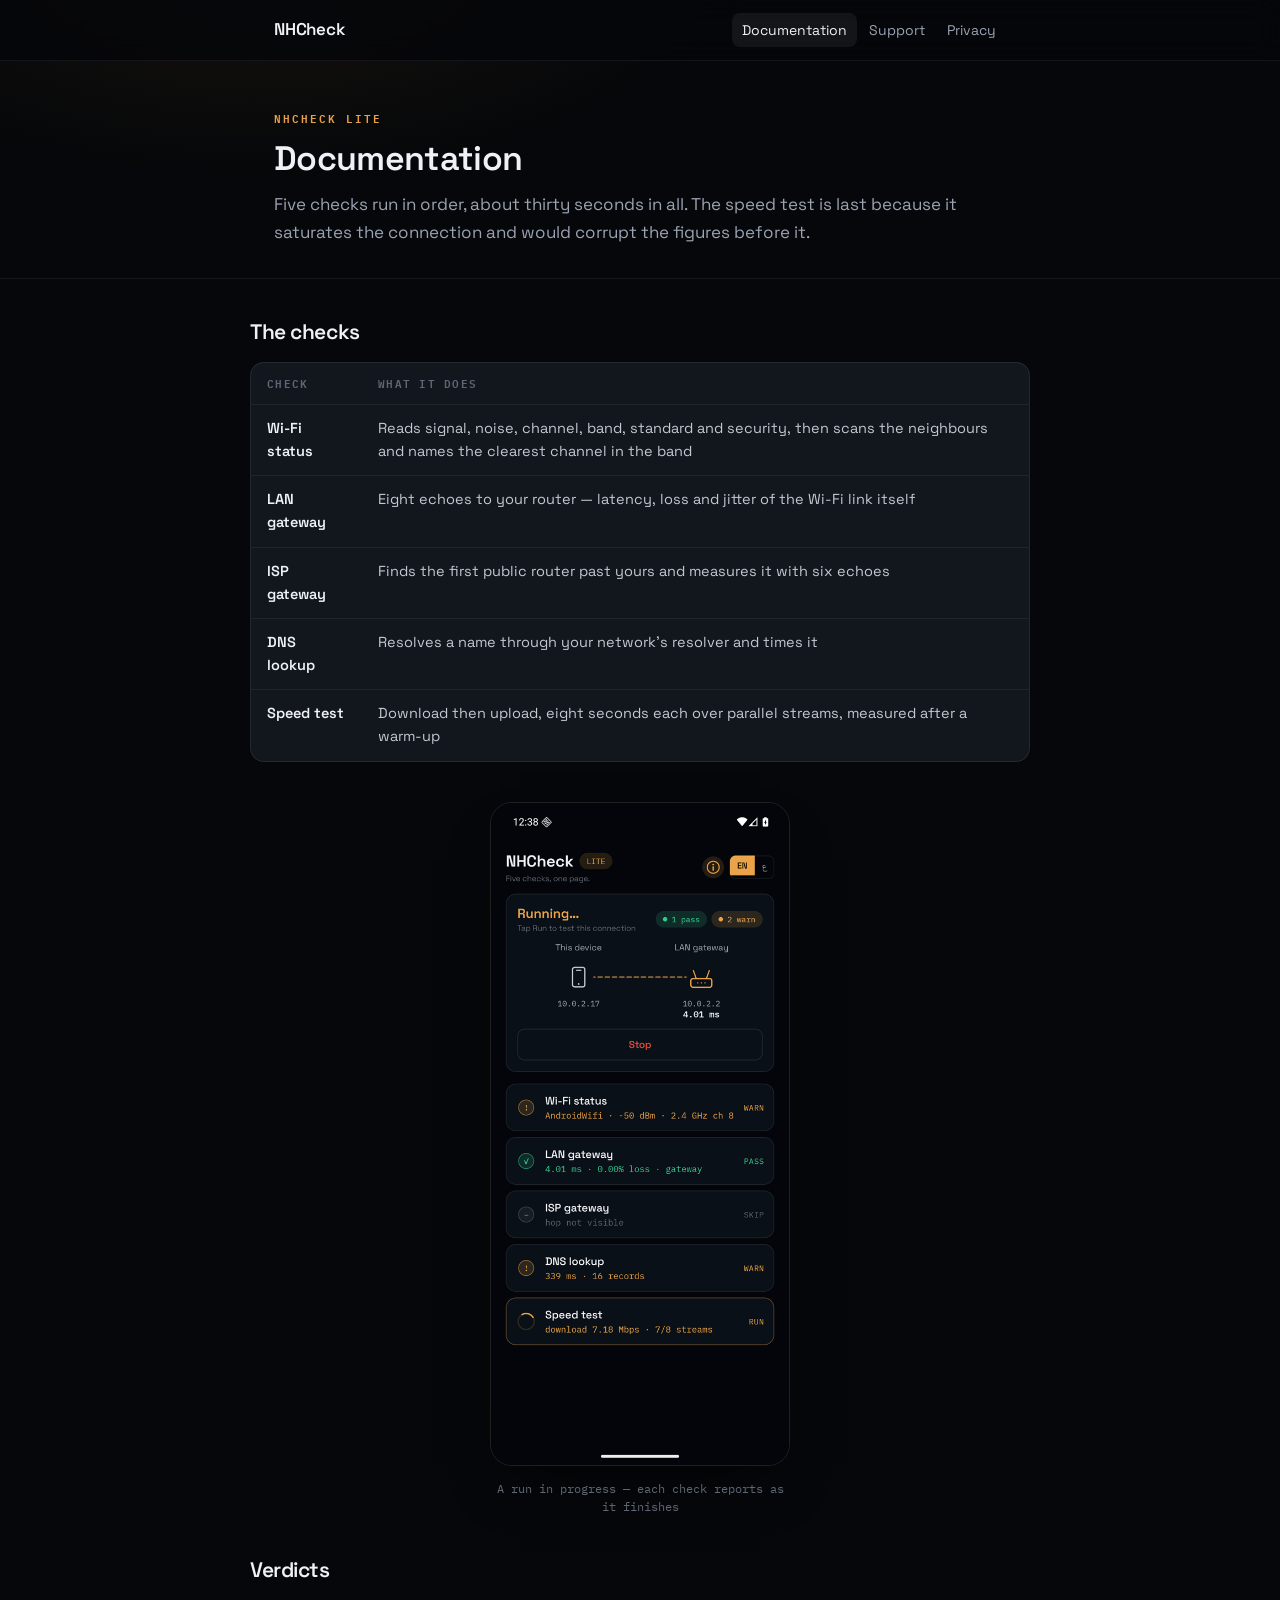
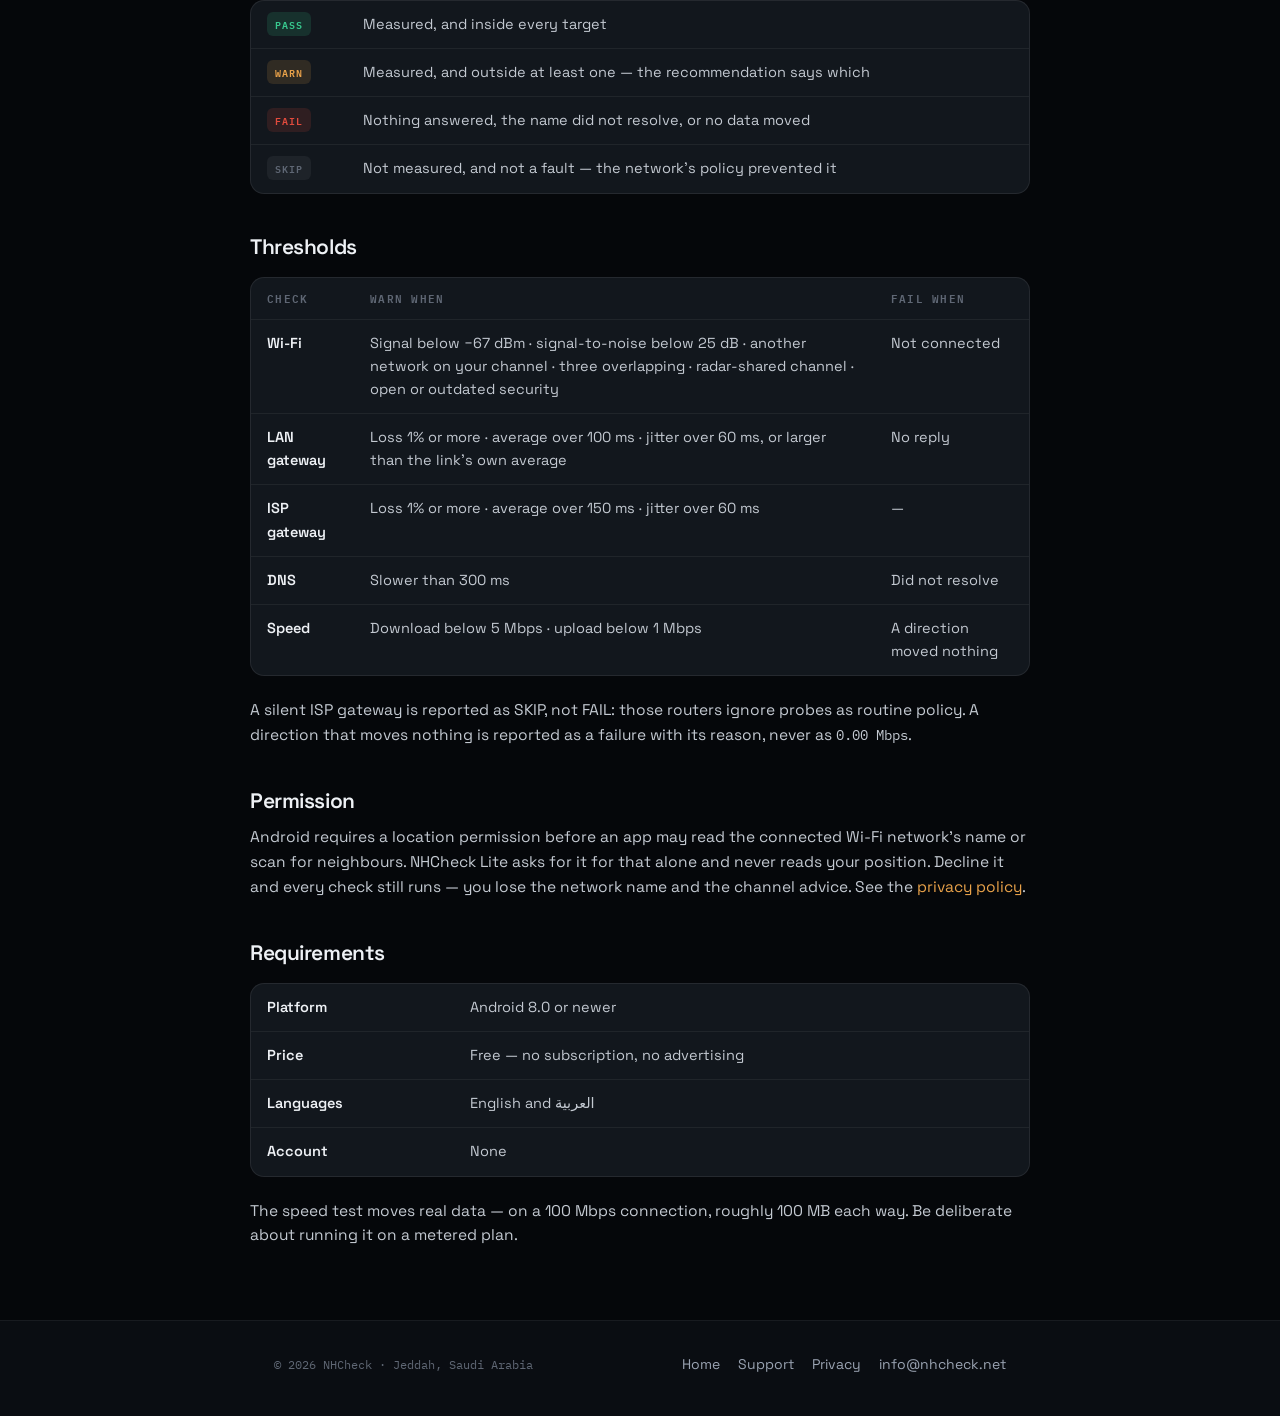
==== docs.html @ b0a94ecd "The NHCheck website Four static pages for NHCheck and NHCheck Lite: the landing page, documentation " ====
<!DOCTYPE html>
<html lang="en">
<head>
<meta charset="UTF-8" />
<meta name="viewport" content="width=device-width, initial-scale=1, viewport-fit=cover" />
<meta name="theme-color" content="#05070a" />
<title>Documentation — NHCheck</title>
<meta name="description" content="What each of NHCheck Lite's five checks measures, and the thresholds behind every verdict." />
<link rel="preconnect" href="https://fonts.googleapis.com" />
<link rel="preconnect" href="https://fonts.gstatic.com" crossorigin />
<link href="https://fonts.googleapis.com/css2?family=Space+Grotesk:wght@400;500;600;700&family=IBM+Plex+Mono:wght@400;500;600&display=swap" rel="stylesheet" />
<link rel="stylesheet" href="assets/style.css" />
</head>
<body>

<header class="topbar">
  <div class="shell">
    <a class="brand" href="index.html">NHCheck</a>
    <nav class="nav">
      <a href="docs.html" aria-current="page">Documentation</a>
      <a href="support.html">Support</a>
      <a href="privacy.html">Privacy</a>
    </nav>
  </div>
</header>

<div class="page-head">
  <div class="shell">
    <p class="eyebrow">NHCheck Lite</p>
    <h1>Documentation</h1>
    <p class="lede">
      Five checks run in order, about thirty seconds in all. The speed test is last
      because it saturates the connection and would corrupt the figures before it.
    </p>
  </div>
</div>

<div class="shell prose">

  <h2>The checks</h2>
  <div class="table-wrap">
    <table>
      <thead><tr><th>Check</th><th>What it does</th></tr></thead>
      <tbody>
        <tr><td><strong>Wi-Fi status</strong></td><td>Reads signal, noise, channel, band, standard and security, then scans the neighbours and names the clearest channel in the band</td></tr>
        <tr><td><strong>LAN gateway</strong></td><td>Eight echoes to your router — latency, loss and jitter of the Wi-Fi link itself</td></tr>
        <tr><td><strong>ISP gateway</strong></td><td>Finds the first public router past yours and measures it with six echoes</td></tr>
        <tr><td><strong>DNS lookup</strong></td><td>Resolves a name through your network's resolver and times it</td></tr>
        <tr><td><strong>Speed test</strong></td><td>Download then upload, eight seconds each over parallel streams, measured after a warm-up</td></tr>
      </tbody>
    </table>
  </div>

  <figure class="shot">
    <img src="assets/screenshot-running.png" width="540" height="1200"
         alt="NHCheck Lite mid-run: the path diagram above a Stop button, the finished checks showing their figures, and the speed test reading download 7.18 Mbps over 7 of 8 streams." />
    <figcaption>A run in progress — each check reports as it finishes</figcaption>
  </figure>

  <h2>Verdicts</h2>
  <div class="table-wrap">
    <table>
      <tbody>
        <tr><td><span class="pill pass">PASS</span></td><td>Measured, and inside every target</td></tr>
        <tr><td><span class="pill warn">WARN</span></td><td>Measured, and outside at least one — the recommendation says which</td></tr>
        <tr><td><span class="pill fail">FAIL</span></td><td>Nothing answered, the name did not resolve, or no data moved</td></tr>
        <tr><td><span class="pill skip">SKIP</span></td><td>Not measured, and not a fault — the network's policy prevented it</td></tr>
      </tbody>
    </table>
  </div>

  <h2>Thresholds</h2>
  <div class="table-wrap">
    <table>
      <thead><tr><th>Check</th><th>WARN when</th><th>FAIL when</th></tr></thead>
      <tbody>
        <tr>
          <td><strong>Wi-Fi</strong></td>
          <td>Signal below −67 dBm · signal-to-noise below 25 dB · another network on your channel · three overlapping · radar-shared channel · open or outdated security</td>
          <td>Not connected</td>
        </tr>
        <tr>
          <td><strong>LAN gateway</strong></td>
          <td>Loss 1% or more · average over 100 ms · jitter over 60 ms, or larger than the link's own average</td>
          <td>No reply</td>
        </tr>
        <tr>
          <td><strong>ISP gateway</strong></td>
          <td>Loss 1% or more · average over 150 ms · jitter over 60 ms</td>
          <td>—</td>
        </tr>
        <tr>
          <td><strong>DNS</strong></td>
          <td>Slower than 300 ms</td>
          <td>Did not resolve</td>
        </tr>
        <tr>
          <td><strong>Speed</strong></td>
          <td>Download below 5 Mbps · upload below 1 Mbps</td>
          <td>A direction moved nothing</td>
        </tr>
      </tbody>
    </table>
  </div>

  <p>
    A silent ISP gateway is reported as SKIP, not FAIL: those routers ignore probes as
    routine policy. A direction that moves nothing is reported as a failure with its
    reason, never as <span class="mono">0.00 Mbps</span>.
  </p>

  <h2>Permission</h2>
  <p>
    Android requires a location permission before an app may read the connected Wi-Fi
    network's name or scan for neighbours. NHCheck Lite asks for it for that alone and
    never reads your position. Decline it and every check still runs — you lose the
    network name and the channel advice. See the <a href="privacy.html">privacy policy</a>.
  </p>

  <h2>Requirements</h2>
  <div class="table-wrap">
    <table>
      <tbody>
        <tr><td><strong>Platform</strong></td><td>Android 8.0 or newer</td></tr>
        <tr><td><strong>Price</strong></td><td>Free — no subscription, no advertising</td></tr>
        <tr><td><strong>Languages</strong></td><td>English and العربية</td></tr>
        <tr><td><strong>Account</strong></td><td>None</td></tr>
      </tbody>
    </table>
  </div>
  <p>
    The speed test moves real data — on a 100 Mbps connection, roughly 100 MB each way.
    Be deliberate about running it on a metered plan.
  </p>

</div>

<footer>
  <div class="shell foot-grid">
    <div class="foot-meta">© 2026 NHCheck · Jeddah, Saudi Arabia</div>
    <div class="foot-links">
      <a href="index.html">Home</a>
      <a href="support.html">Support</a>
      <a href="privacy.html">Privacy</a>
      <a href="mailto:info@nhcheck.net">info@nhcheck.net</a>
    </div>
  </div>
</footer>

</body>
</html>
---- assets/style.css ----
/* NHCheck — "Network-Ops Dark", the app's own tokens. */

:root {
  --bg-deep: #05070a;
  --bg-app: #0a0d12;
  --card: #12171d;
  --input: #171d24;

  --border: rgba(255, 255, 255, 0.08);
  --border-strong: rgba(255, 255, 255, 0.10);
  --divider: rgba(255, 255, 255, 0.06);

  --text: #eef1f5;
  --text-soft: #c3c9d1;
  --text-muted: #9aa3b2;
  --text-faint: #5f6774;

  --amber: #e9a24a;
  --amber-hi: #f3be6e;
  --amber-bg: rgba(233, 162, 74, 0.14);
  --on-amber: #161006;
  --green: #38c98f;
  --green-bg: rgba(56, 201, 143, 0.14);
  --red: #e24b3d;
  --red-bg: rgba(226, 75, 61, 0.14);

  --ui: "Space Grotesk", ui-sans-serif, system-ui, -apple-system, "Segoe UI", sans-serif;
  --mono: "IBM Plex Mono", ui-monospace, SFMono-Regular, Menlo, monospace;

  --shell: 780px;
  --radius: 14px;
}

* { box-sizing: border-box; }

html { scroll-behavior: smooth; scroll-padding-top: 80px; }

body {
  margin: 0;
  overflow-x: hidden;
  background: var(--bg-deep);
  color: var(--text);
  font-family: var(--ui);
  font-size: 16px;
  line-height: 1.6;
  -webkit-font-smoothing: antialiased;
}

body::before {
  content: "";
  position: fixed;
  inset: 0 0 auto 0;
  height: 480px;
  background: radial-gradient(720px 340px at 20% -10%, rgba(233, 162, 74, 0.09), transparent 70%);
  pointer-events: none;
  z-index: 0;
}

.shell { width: 100%; max-width: var(--shell); margin: 0 auto; padding: 0 24px; position: relative; z-index: 1; }

a { color: var(--amber); text-decoration: none; }
a:hover { color: var(--amber-hi); text-decoration: underline; }

h1, h2, h3 { line-height: 1.2; margin: 0; letter-spacing: -0.02em; font-weight: 600; }
p { margin: 0 0 1em; color: var(--text-soft); }
p:last-child { margin-bottom: 0; }

.mono { font-family: var(--mono); font-size: 0.92em; }

/* ── chrome ───────────────────────────────────────────────────────────── */

.topbar {
  position: sticky;
  top: 0;
  z-index: 40;
  background: rgba(5, 7, 10, 0.85);
  backdrop-filter: blur(14px);
  -webkit-backdrop-filter: blur(14px);
  border-bottom: 1px solid var(--divider);
}
.topbar .shell { display: flex; align-items: center; gap: 20px; height: 60px; }

.brand { color: var(--text); font-weight: 600; letter-spacing: -0.01em; font-size: 17px; }
.brand:hover { text-decoration: none; color: var(--text); }

.nav { margin-left: auto; display: flex; align-items: center; gap: 2px; flex-wrap: wrap; }
.nav a { color: var(--text-muted); font-size: 14px; padding: 6px 10px; border-radius: 8px; }
.nav a:hover { color: var(--text); background: rgba(255, 255, 255, 0.04); text-decoration: none; }
.nav a[aria-current="page"] { color: var(--text); background: rgba(255, 255, 255, 0.06); }

/* ── type ─────────────────────────────────────────────────────────────── */

.eyebrow {
  font-family: var(--mono);
  font-size: 11px;
  font-weight: 600;
  letter-spacing: 0.18em;
  text-transform: uppercase;
  color: var(--amber);
  margin: 0 0 12px;
}
.section-title { font-size: 24px; margin-bottom: 12px; }
.lede { font-size: 17px; color: var(--text-muted); }

section { padding: 52px 0; }
section + section { border-top: 1px solid var(--divider); }

/* ── hero ─────────────────────────────────────────────────────────────── */

.hero { padding: 60px 0 52px; }
.hero h1 { font-size: clamp(32px, 6vw, 44px); letter-spacing: -0.03em; margin-bottom: 16px; }
.hero h1 .accent { color: var(--amber); }
.hero .lede { font-size: 18px; color: var(--text-soft); }

.cta-row { display: flex; flex-wrap: wrap; gap: 12px; margin-top: 26px; }
.btn {
  display: inline-flex;
  align-items: center;
  border-radius: 10px;
  padding: 11px 18px;
  font-size: 15px;
  font-weight: 600;
  border: 1px solid transparent;
}
.btn:hover { text-decoration: none; }
.btn-primary { background: var(--amber); color: var(--on-amber); }
.btn-primary:hover { background: var(--amber-hi); color: var(--on-amber); }
.btn-ghost { border-color: var(--border-strong); color: var(--text); background: rgba(255, 255, 255, 0.03); }
.btn-ghost:hover { background: rgba(255, 255, 255, 0.07); color: var(--text); }

.hero-note { margin-top: 16px; font-size: 13px; color: var(--text-faint); font-family: var(--mono); }

/* ── screenshots ──────────────────────────────────────────────────────── */

.shot { margin: 40px auto 0; max-width: 300px; }
.shot img {
  display: block;
  width: 100%;
  height: auto;
  border-radius: 22px;
  border: 1px solid var(--border-strong);
  box-shadow: 0 28px 60px -30px rgba(0, 0, 0, 0.9);
}
.shot figcaption {
  margin-top: 14px;
  text-align: center;
  font-family: var(--mono);
  font-size: 11.5px;
  color: var(--text-faint);
  line-height: 1.6;
}

.pill {
  font-family: var(--mono);
  font-size: 10px;
  font-weight: 600;
  letter-spacing: 0.1em;
  border-radius: 6px;
  padding: 3px 8px;
  flex: none;
}
.pill.pass { color: var(--green); background: var(--green-bg); }
.pill.warn { color: var(--amber); background: var(--amber-bg); }
.pill.fail { color: var(--red); background: var(--red-bg); }
.pill.skip { color: var(--text-faint); background: rgba(255, 255, 255, 0.05); }

/* ── tables ───────────────────────────────────────────────────────────── */

.table-wrap { overflow-x: auto; border: 1px solid var(--border); border-radius: var(--radius); background: var(--card); }
table { border-collapse: collapse; width: 100%; font-size: 14.5px; }
th, td { text-align: left; padding: 12px 16px; border-bottom: 1px solid var(--divider); vertical-align: top; }
th {
  font-family: var(--mono);
  font-size: 10.5px;
  font-weight: 600;
  letter-spacing: 0.12em;
  text-transform: uppercase;
  color: var(--text-faint);
  white-space: nowrap;
}
td { color: var(--text-soft); }
td strong { color: var(--text); font-weight: 600; }
tr:last-child td { border-bottom: 0; }

/* ── inner pages ──────────────────────────────────────────────────────── */

.page-head { padding: 48px 0 32px; border-bottom: 1px solid var(--divider); }
.page-head h1 { font-size: clamp(27px, 5vw, 34px); margin-bottom: 12px; }

.prose { padding: 40px 0 72px; }
.prose h2 { font-size: 21px; margin: 40px 0 12px; }
.prose h2:first-child { margin-top: 0; }
.prose p, .prose li { color: var(--text-soft); font-size: 15.5px; }
.prose ul { padding-left: 20px; margin: 0 0 1em; }
.prose li { margin-bottom: 6px; }
.prose li::marker { color: var(--text-faint); }
.prose .table-wrap { margin: 18px 0 22px; }

/* ── footer ───────────────────────────────────────────────────────────── */

footer { border-top: 1px solid var(--divider); padding: 32px 0 40px; background: var(--bg-app); }
.foot-grid { display: flex; gap: 20px; flex-wrap: wrap; align-items: center; justify-content: space-between; }
.foot-links { display: flex; gap: 18px; flex-wrap: wrap; }
.foot-links a { color: var(--text-muted); font-size: 14px; }
.foot-links a:hover { color: var(--amber); }
.foot-meta { font-family: var(--mono); font-size: 12px; color: var(--text-faint); }

/* ── responsive ───────────────────────────────────────────────────────── */

@media (max-width: 620px) {
  section { padding: 44px 0; }
  .shell { padding: 0 18px; }
  .topbar .shell { height: auto; padding-top: 10px; padding-bottom: 10px; flex-wrap: wrap; gap: 8px; }
  .nav { width: 100%; margin-left: 0; }
}

@media (prefers-reduced-motion: reduce) {
  html { scroll-behavior: auto; }
  * { animation: none !important; transition: none !important; }
}
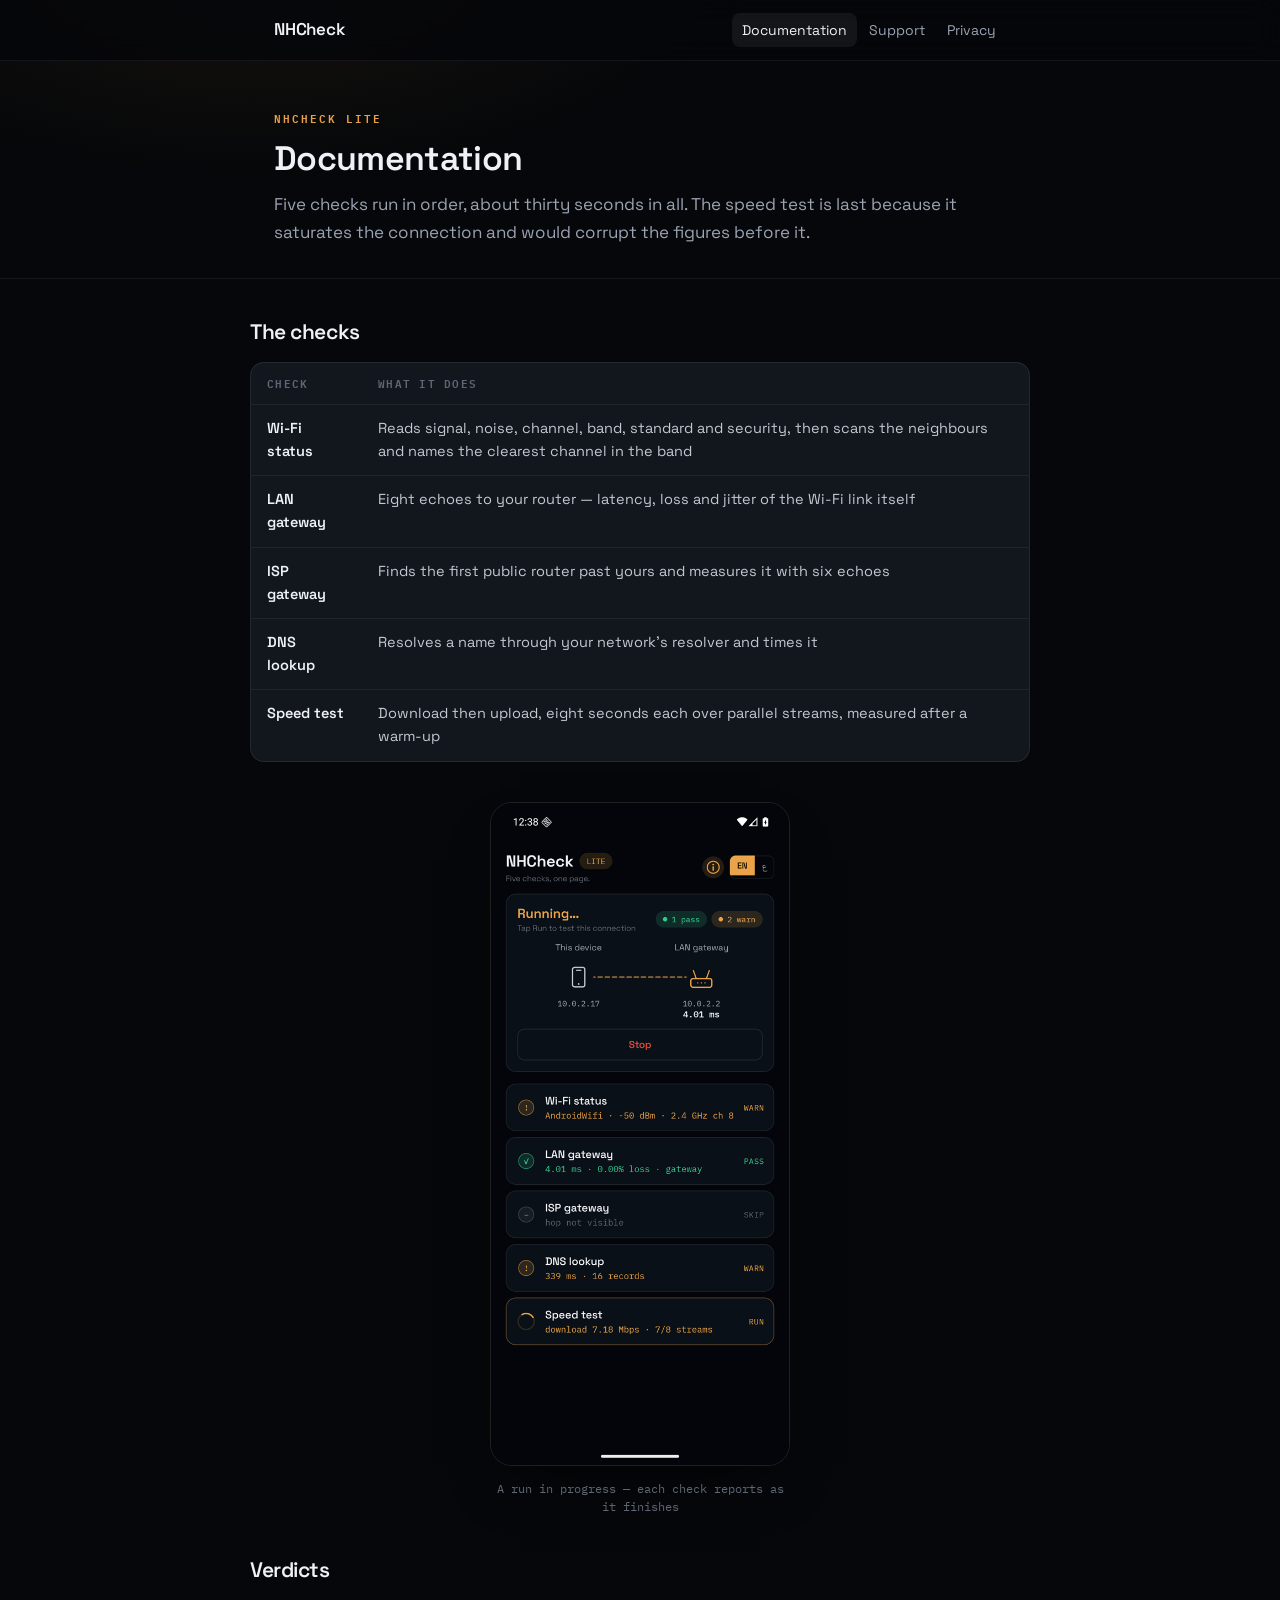
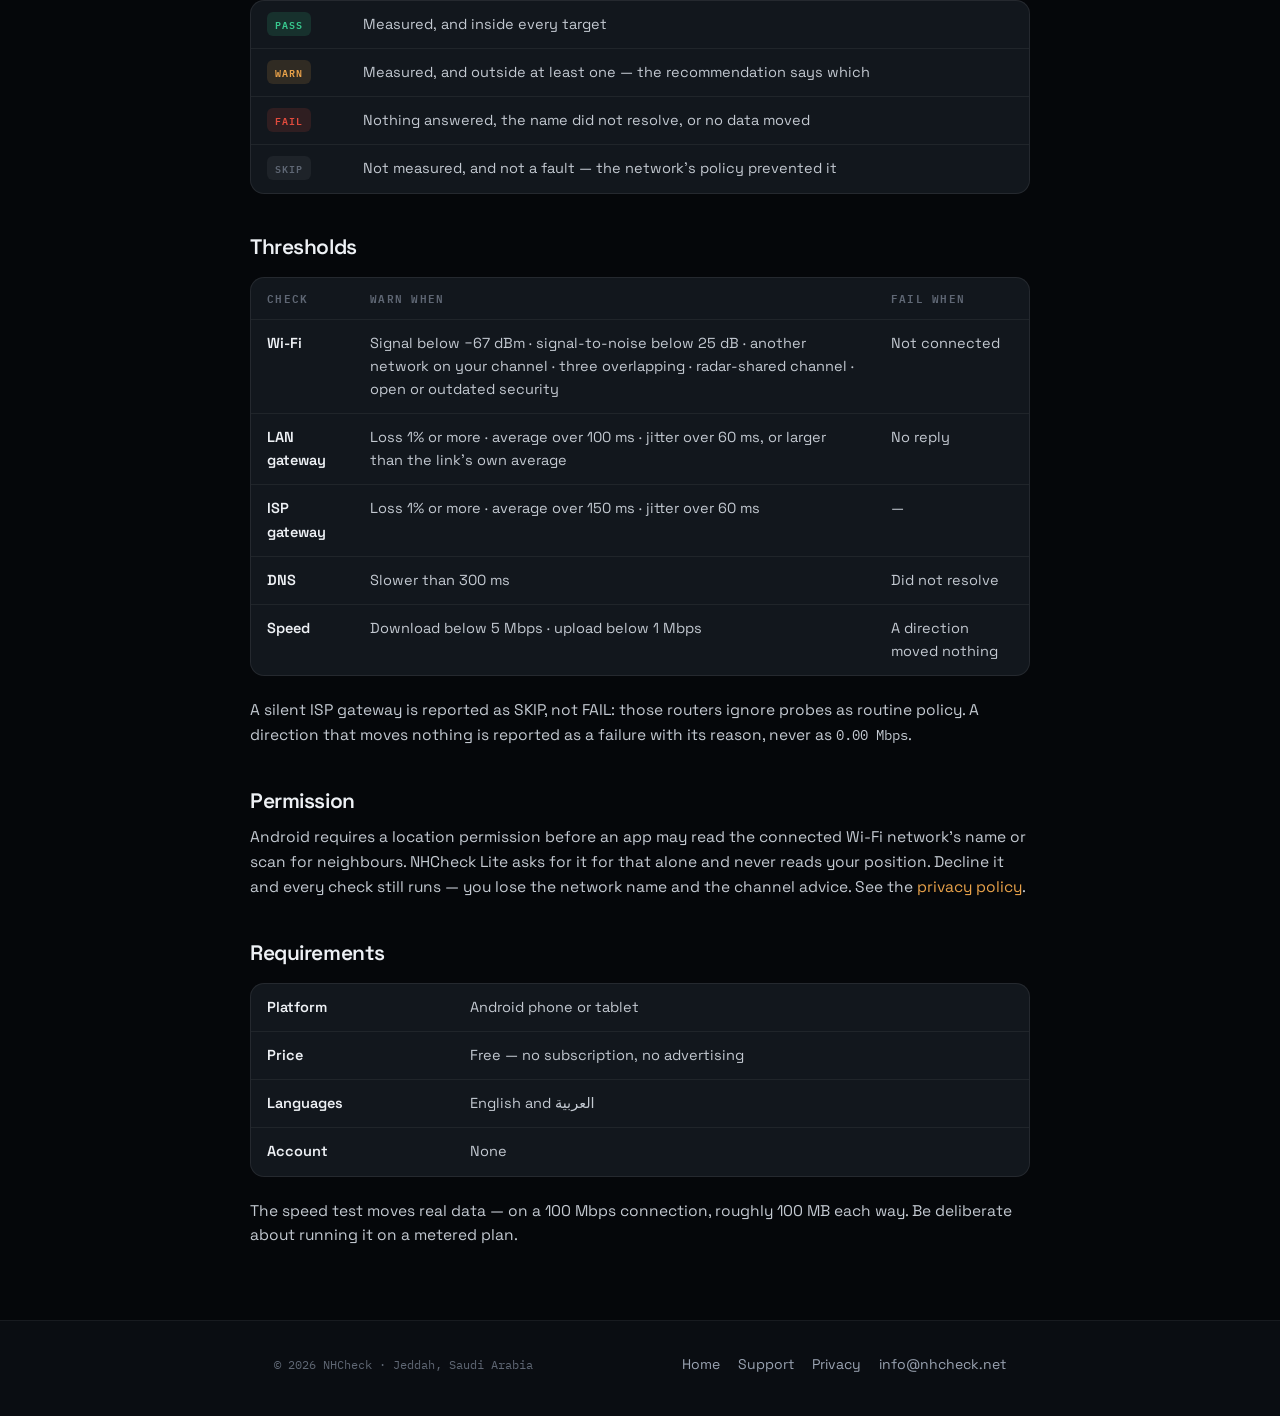
==== commit 5e8be3e2: "Drop the Android version requirement from the pages Co-Authored-By: Claude Opus 5 <noreply@anthropic" ====
--- a/docs.html
+++ b/docs.html
@@ -121,7 +121,7 @@
   <div class="table-wrap">
     <table>
       <tbody>
-        <tr><td><strong>Platform</strong></td><td>Android 8.0 or newer</td></tr>
+        <tr><td><strong>Platform</strong></td><td>Android phone or tablet</td></tr>
         <tr><td><strong>Price</strong></td><td>Free — no subscription, no advertising</td></tr>
         <tr><td><strong>Languages</strong></td><td>English and العربية</td></tr>
         <tr><td><strong>Account</strong></td><td>None</td></tr>
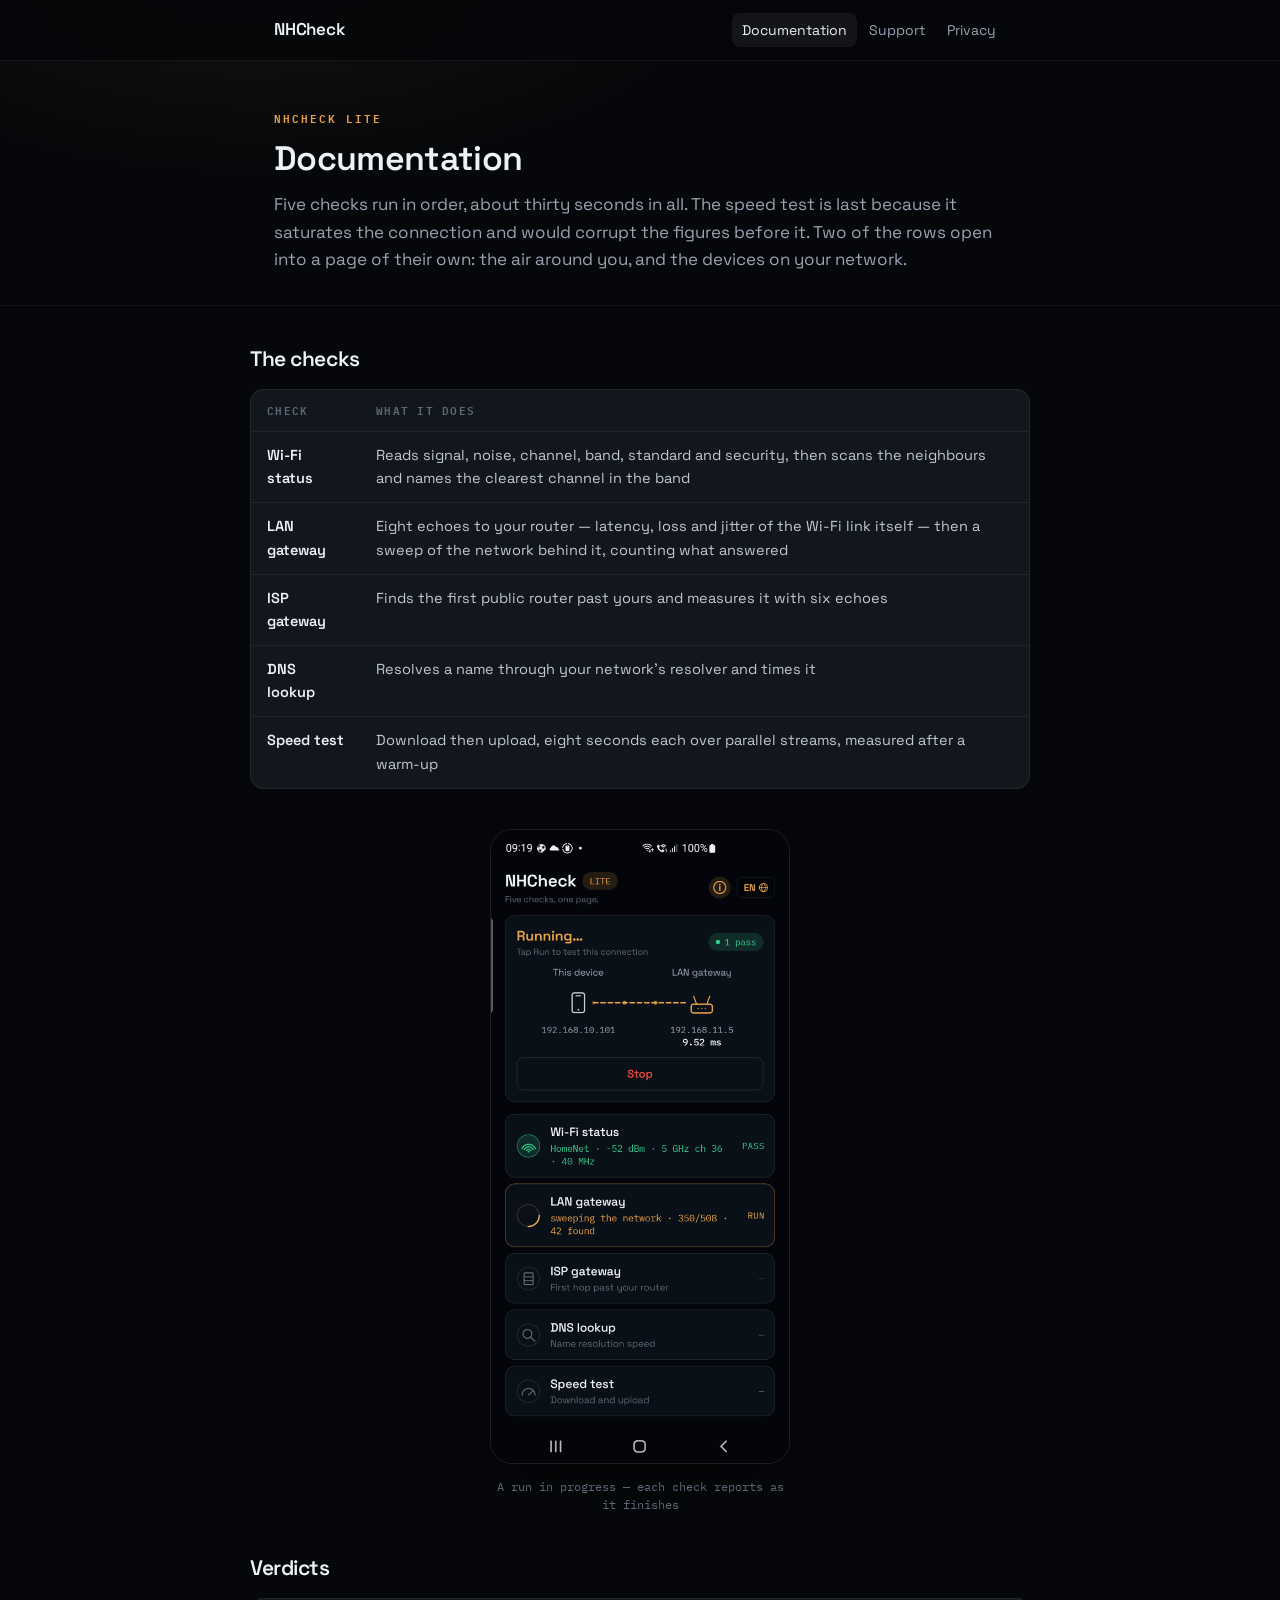
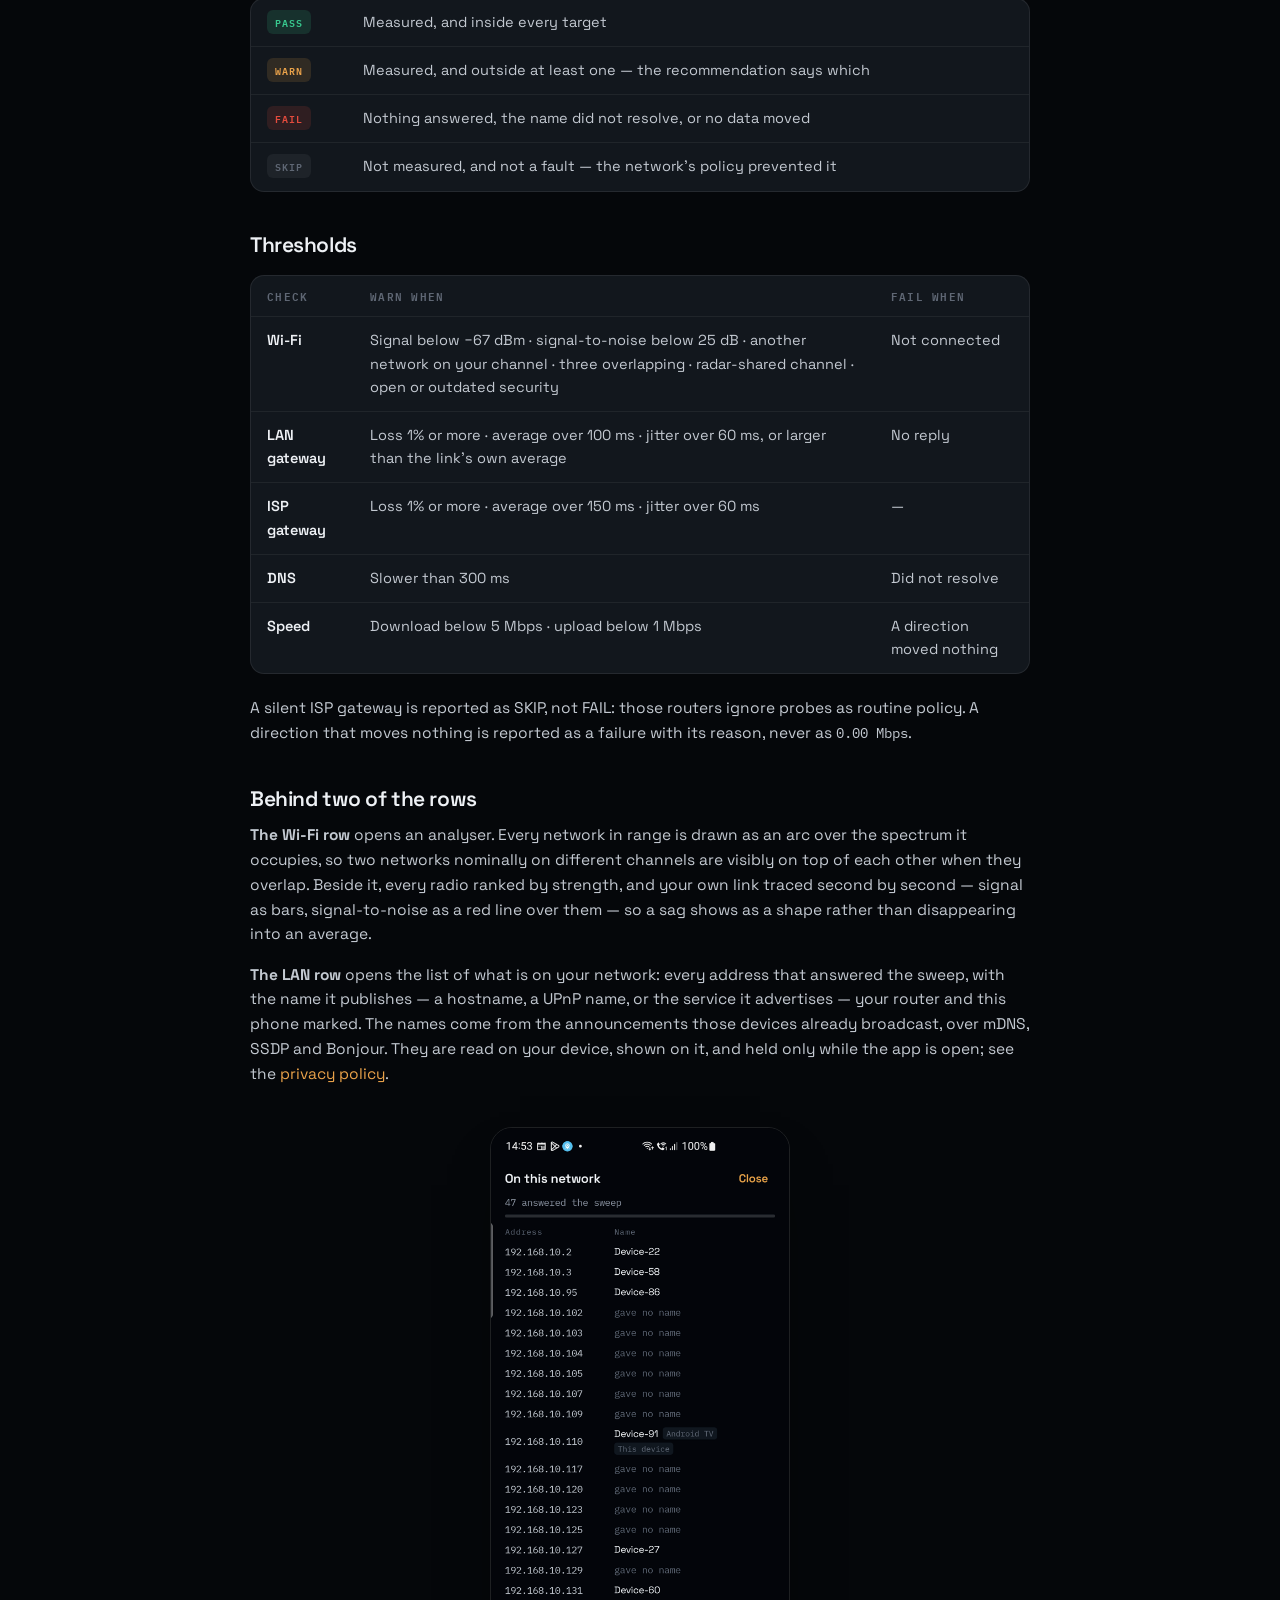
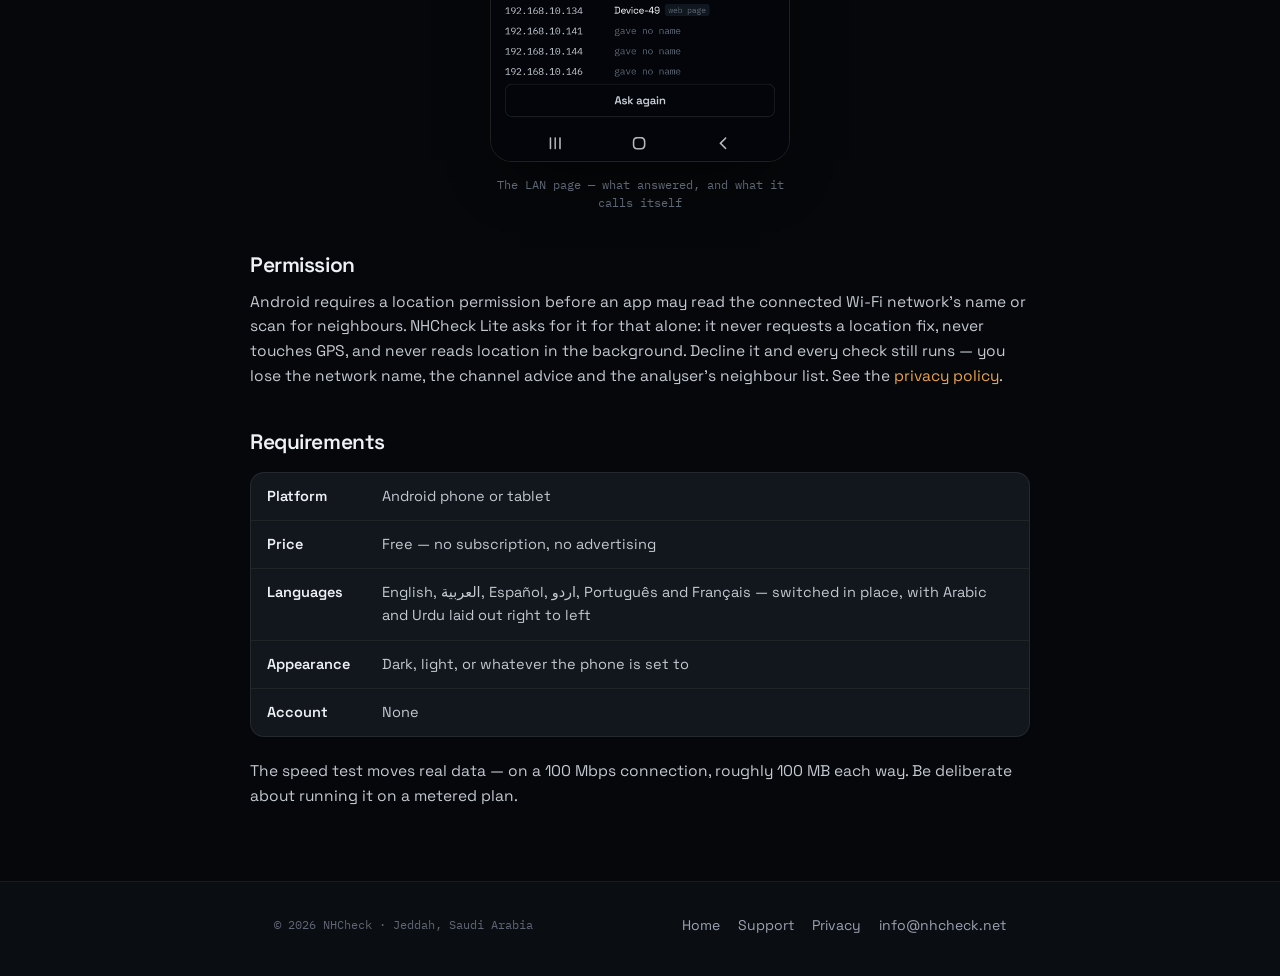
==== commit 88a65fad: "Bring the pages up to 1.3, and the privacy policy back in step with the app The published policy was" ====
--- a/docs.html
+++ b/docs.html
@@ -5,7 +5,7 @@
 <meta name="viewport" content="width=device-width, initial-scale=1, viewport-fit=cover" />
 <meta name="theme-color" content="#05070a" />
 <title>Documentation — NHCheck</title>
-<meta name="description" content="What each of NHCheck Lite's five checks measures, and the thresholds behind every verdict." />
+<meta name="description" content="What each of NHCheck Lite's five checks measures, the thresholds behind every verdict, and the Wi-Fi analyser and LAN page behind the rows." />
 <link rel="preconnect" href="https://fonts.googleapis.com" />
 <link rel="preconnect" href="https://fonts.gstatic.com" crossorigin />
 <link href="https://fonts.googleapis.com/css2?family=Space+Grotesk:wght@400;500;600;700&family=IBM+Plex+Mono:wght@400;500;600&display=swap" rel="stylesheet" />
@@ -31,6 +31,8 @@
     <p class="lede">
       Five checks run in order, about thirty seconds in all. The speed test is last
       because it saturates the connection and would corrupt the figures before it.
+      Two of the rows open into a page of their own: the air around you, and the
+      devices on your network.
     </p>
   </div>
 </div>
@@ -43,7 +45,7 @@
       <thead><tr><th>Check</th><th>What it does</th></tr></thead>
       <tbody>
         <tr><td><strong>Wi-Fi status</strong></td><td>Reads signal, noise, channel, band, standard and security, then scans the neighbours and names the clearest channel in the band</td></tr>
-        <tr><td><strong>LAN gateway</strong></td><td>Eight echoes to your router — latency, loss and jitter of the Wi-Fi link itself</td></tr>
+        <tr><td><strong>LAN gateway</strong></td><td>Eight echoes to your router — latency, loss and jitter of the Wi-Fi link itself — then a sweep of the network behind it, counting what answered</td></tr>
         <tr><td><strong>ISP gateway</strong></td><td>Finds the first public router past yours and measures it with six echoes</td></tr>
         <tr><td><strong>DNS lookup</strong></td><td>Resolves a name through your network's resolver and times it</td></tr>
         <tr><td><strong>Speed test</strong></td><td>Download then upload, eight seconds each over parallel streams, measured after a warm-up</td></tr>
@@ -52,8 +54,8 @@
   </div>
 
   <figure class="shot">
-    <img src="assets/screenshot-running.png" width="540" height="1200"
-         alt="NHCheck Lite mid-run: the path diagram above a Stop button, the finished checks showing their figures, and the speed test reading download 7.18 Mbps over 7 of 8 streams." />
+    <img src="assets/screenshot-running.png" width="540" height="1147"
+         alt="NHCheck Lite mid-run: the path diagram above a Stop button, Wi-Fi status already passed at −52 dBm on 5 GHz channel 36, and the LAN gateway row sweeping the network — 350 of 508 addresses asked, 42 found." />
     <figcaption>A run in progress — each check reports as it finishes</figcaption>
   </figure>
 
@@ -109,12 +111,38 @@
     reason, never as <span class="mono">0.00 Mbps</span>.
   </p>
 
+  <h2>Behind two of the rows</h2>
+  <p>
+    <strong>The Wi-Fi row</strong> opens an analyser. Every network in range is drawn
+    as an arc over the spectrum it occupies, so two networks nominally on different
+    channels are visibly on top of each other when they overlap. Beside it, every radio
+    ranked by strength, and your own link traced second by second — signal as bars,
+    signal-to-noise as a red line over them — so a sag shows as a shape rather than
+    disappearing into an average.
+  </p>
+  <p>
+    <strong>The LAN row</strong> opens the list of what is on your network: every
+    address that answered the sweep, with the name it publishes — a hostname, a UPnP
+    name, or the service it advertises — your router and this phone marked. The names
+    come from the announcements those devices already broadcast, over mDNS, SSDP and
+    Bonjour. They are read on your device, shown on it, and held only while the app is
+    open; see the <a href="privacy.html">privacy policy</a>.
+  </p>
+
+  <figure class="shot">
+    <img src="assets/screenshot-lan.png" width="540" height="1147"
+         alt="The LAN page: 47 answered the sweep, listed by address — some naming themselves, others marked as having given no name, one tagged Android TV and This device, another tagged web page — above an Ask again button." />
+    <figcaption>The LAN page — what answered, and what it calls itself</figcaption>
+  </figure>
+
   <h2>Permission</h2>
   <p>
     Android requires a location permission before an app may read the connected Wi-Fi
-    network's name or scan for neighbours. NHCheck Lite asks for it for that alone and
-    never reads your position. Decline it and every check still runs — you lose the
-    network name and the channel advice. See the <a href="privacy.html">privacy policy</a>.
+    network's name or scan for neighbours. NHCheck Lite asks for it for that alone: it
+    never requests a location fix, never touches GPS, and never reads location in the
+    background. Decline it and every check still runs — you lose the network name, the
+    channel advice and the analyser's neighbour list. See the
+    <a href="privacy.html">privacy policy</a>.
   </p>
 
   <h2>Requirements</h2>
@@ -123,7 +151,8 @@
       <tbody>
         <tr><td><strong>Platform</strong></td><td>Android phone or tablet</td></tr>
         <tr><td><strong>Price</strong></td><td>Free — no subscription, no advertising</td></tr>
-        <tr><td><strong>Languages</strong></td><td>English and العربية</td></tr>
+        <tr><td><strong>Languages</strong></td><td>English, العربية, Español, اردو, Português and Français — switched in place, with Arabic and Urdu laid out right to left</td></tr>
+        <tr><td><strong>Appearance</strong></td><td>Dark, light, or whatever the phone is set to</td></tr>
         <tr><td><strong>Account</strong></td><td>None</td></tr>
       </tbody>
     </table>
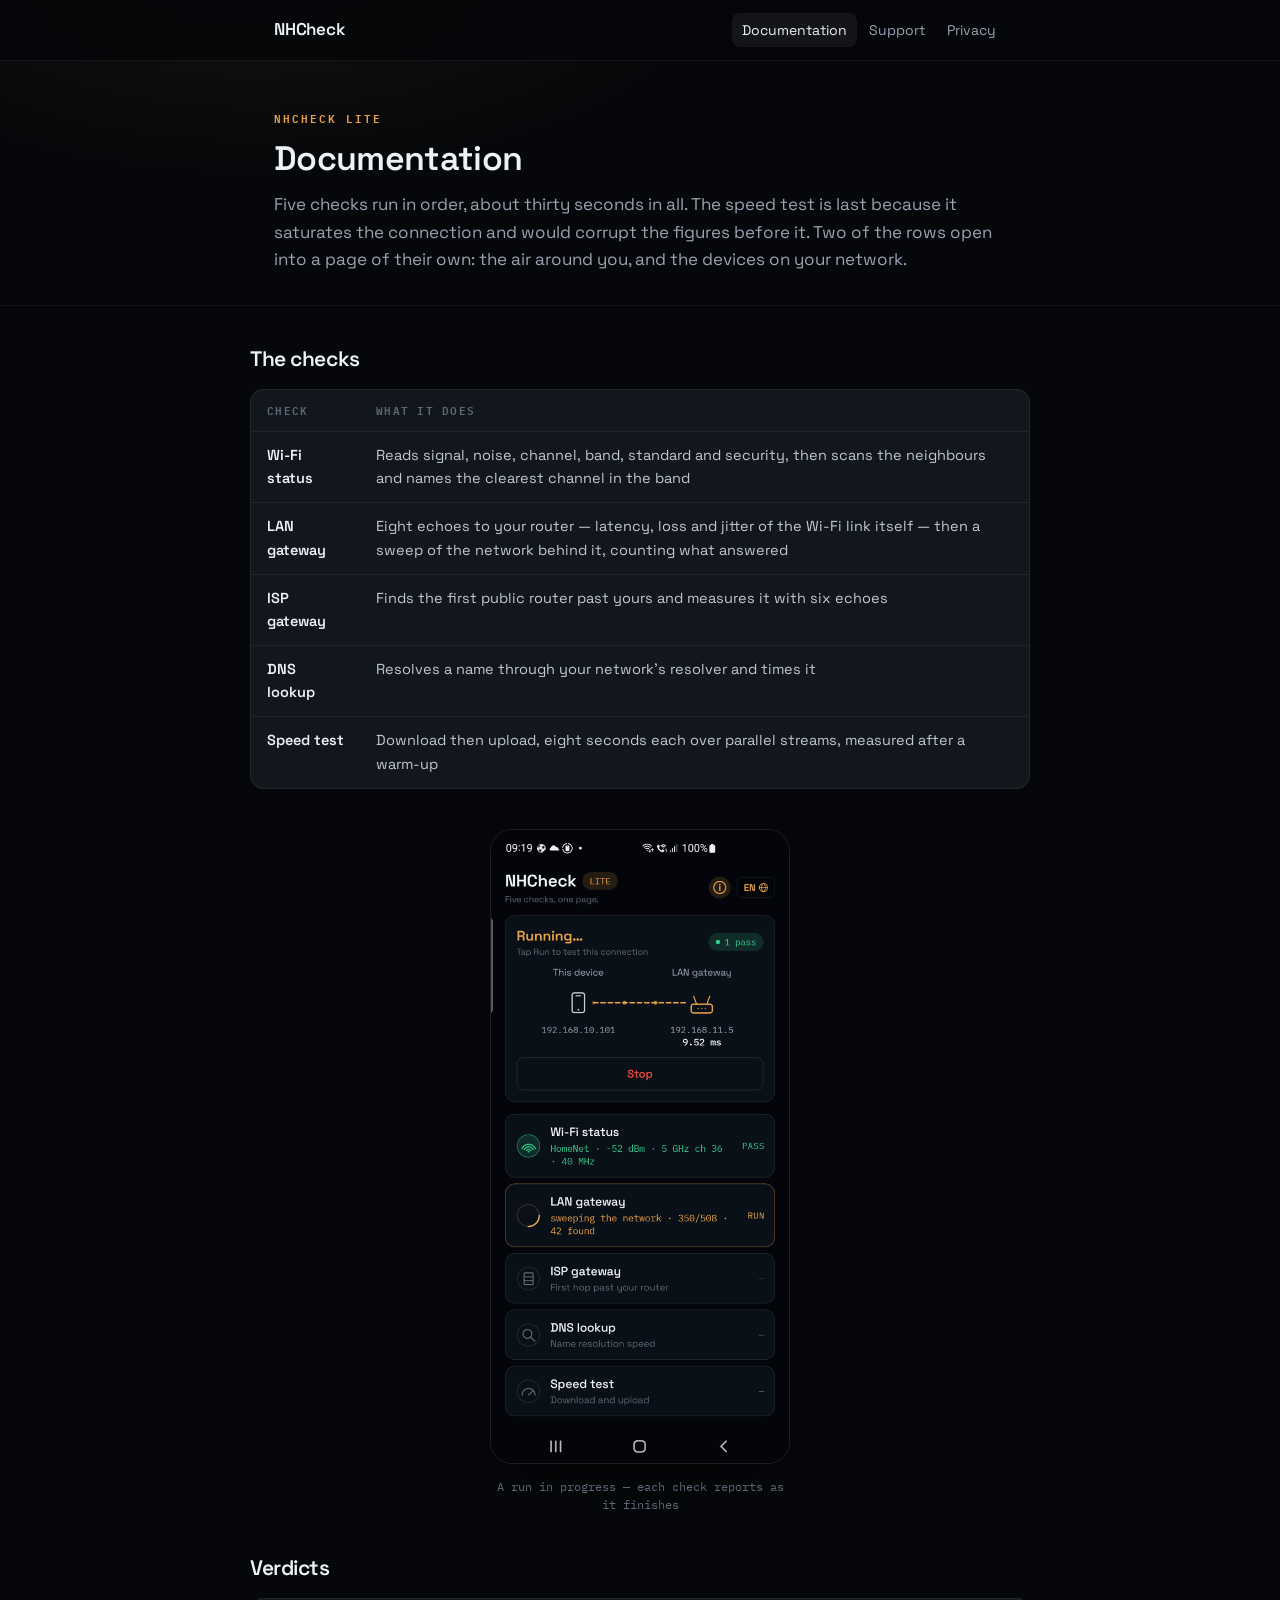
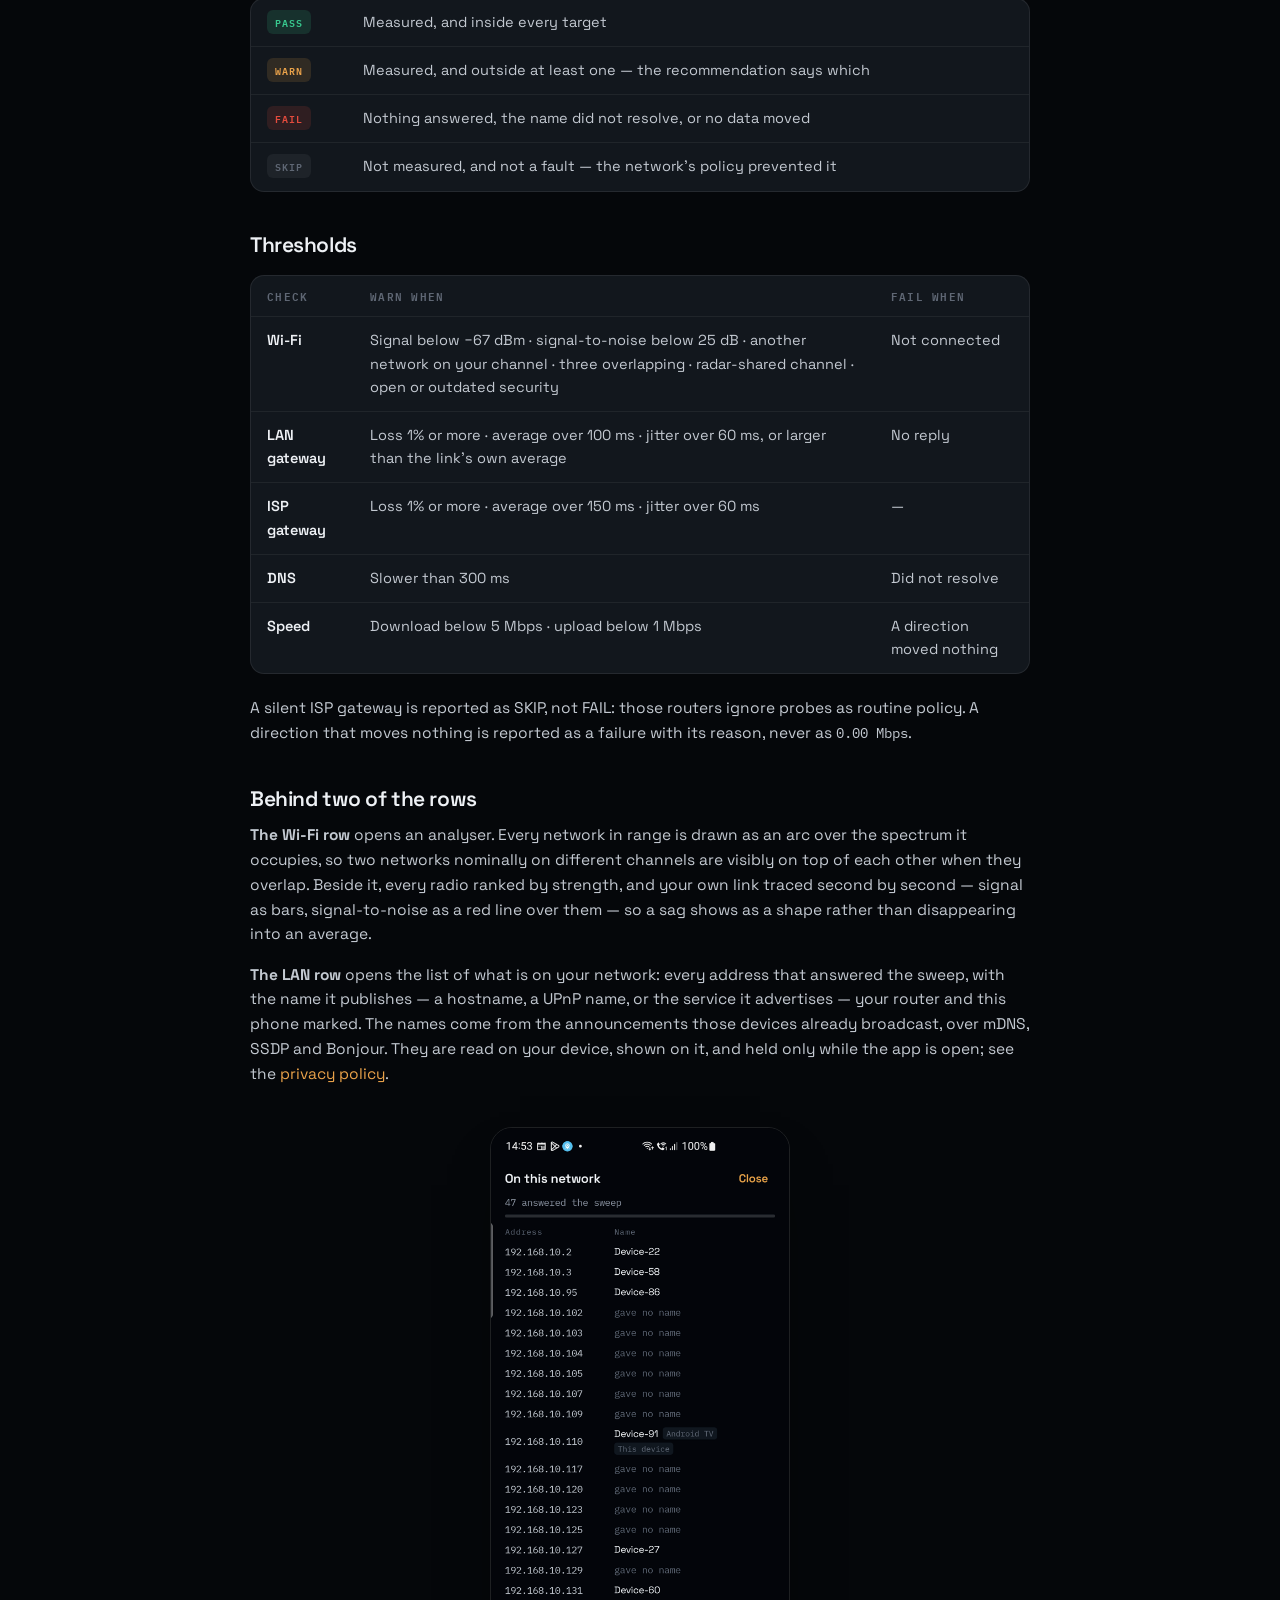
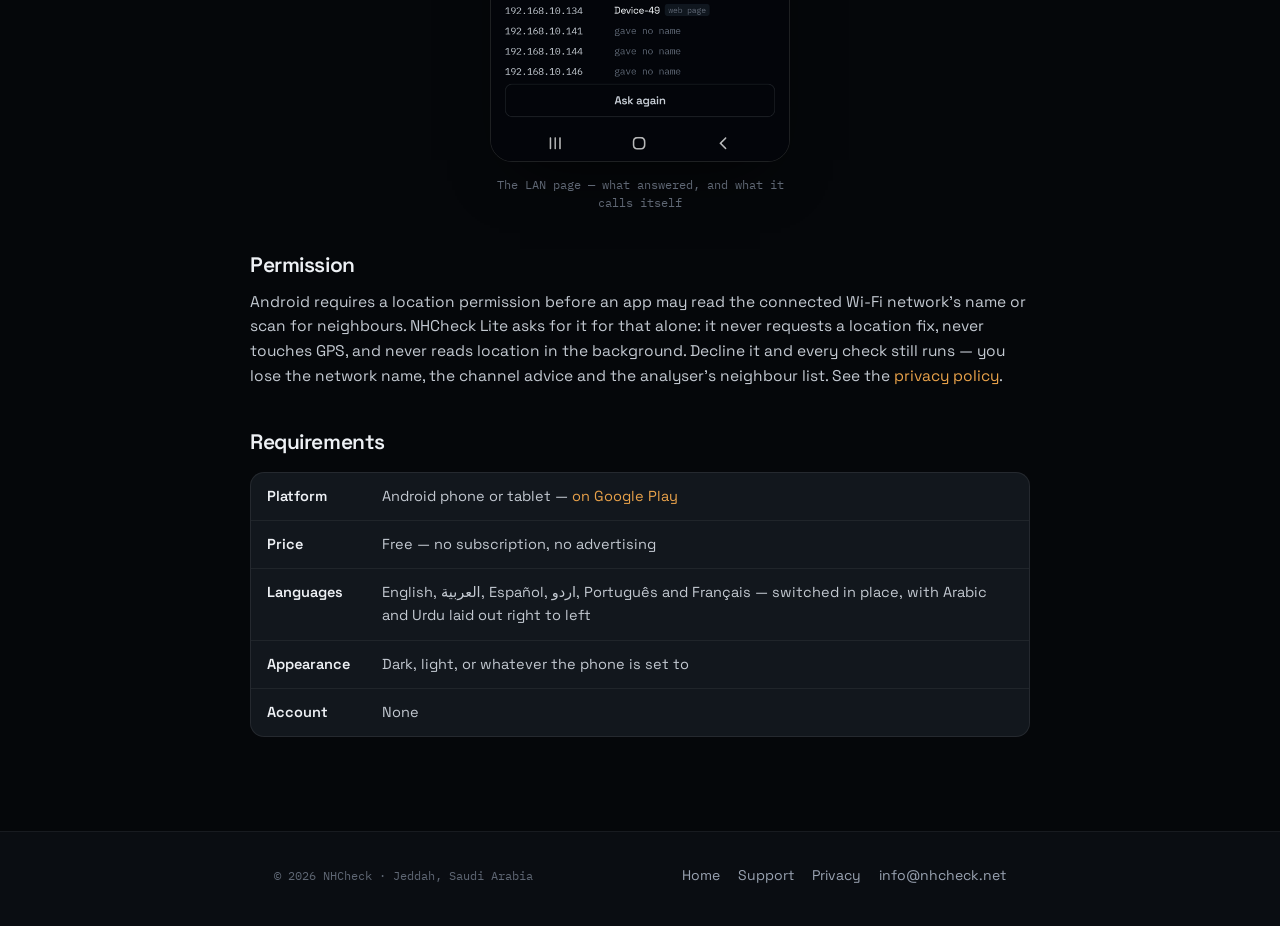
==== commit ddf9f8b2: "Link the Play listing, and drop the metered-plan note The listing is live, so "Coming to Google Play" ====
--- a/docs.html
+++ b/docs.html
@@ -149,7 +149,7 @@
   <div class="table-wrap">
     <table>
       <tbody>
-        <tr><td><strong>Platform</strong></td><td>Android phone or tablet</td></tr>
+        <tr><td><strong>Platform</strong></td><td>Android phone or tablet — <a href="https://play.google.com/store/apps/details?id=com.nhcheck.lite">on Google Play</a></td></tr>
         <tr><td><strong>Price</strong></td><td>Free — no subscription, no advertising</td></tr>
         <tr><td><strong>Languages</strong></td><td>English, العربية, Español, اردو, Português and Français — switched in place, with Arabic and Urdu laid out right to left</td></tr>
         <tr><td><strong>Appearance</strong></td><td>Dark, light, or whatever the phone is set to</td></tr>
@@ -157,11 +157,6 @@
       </tbody>
     </table>
   </div>
-  <p>
-    The speed test moves real data — on a 100 Mbps connection, roughly 100 MB each way.
-    Be deliberate about running it on a metered plan.
-  </p>
-
 </div>
 
 <footer>
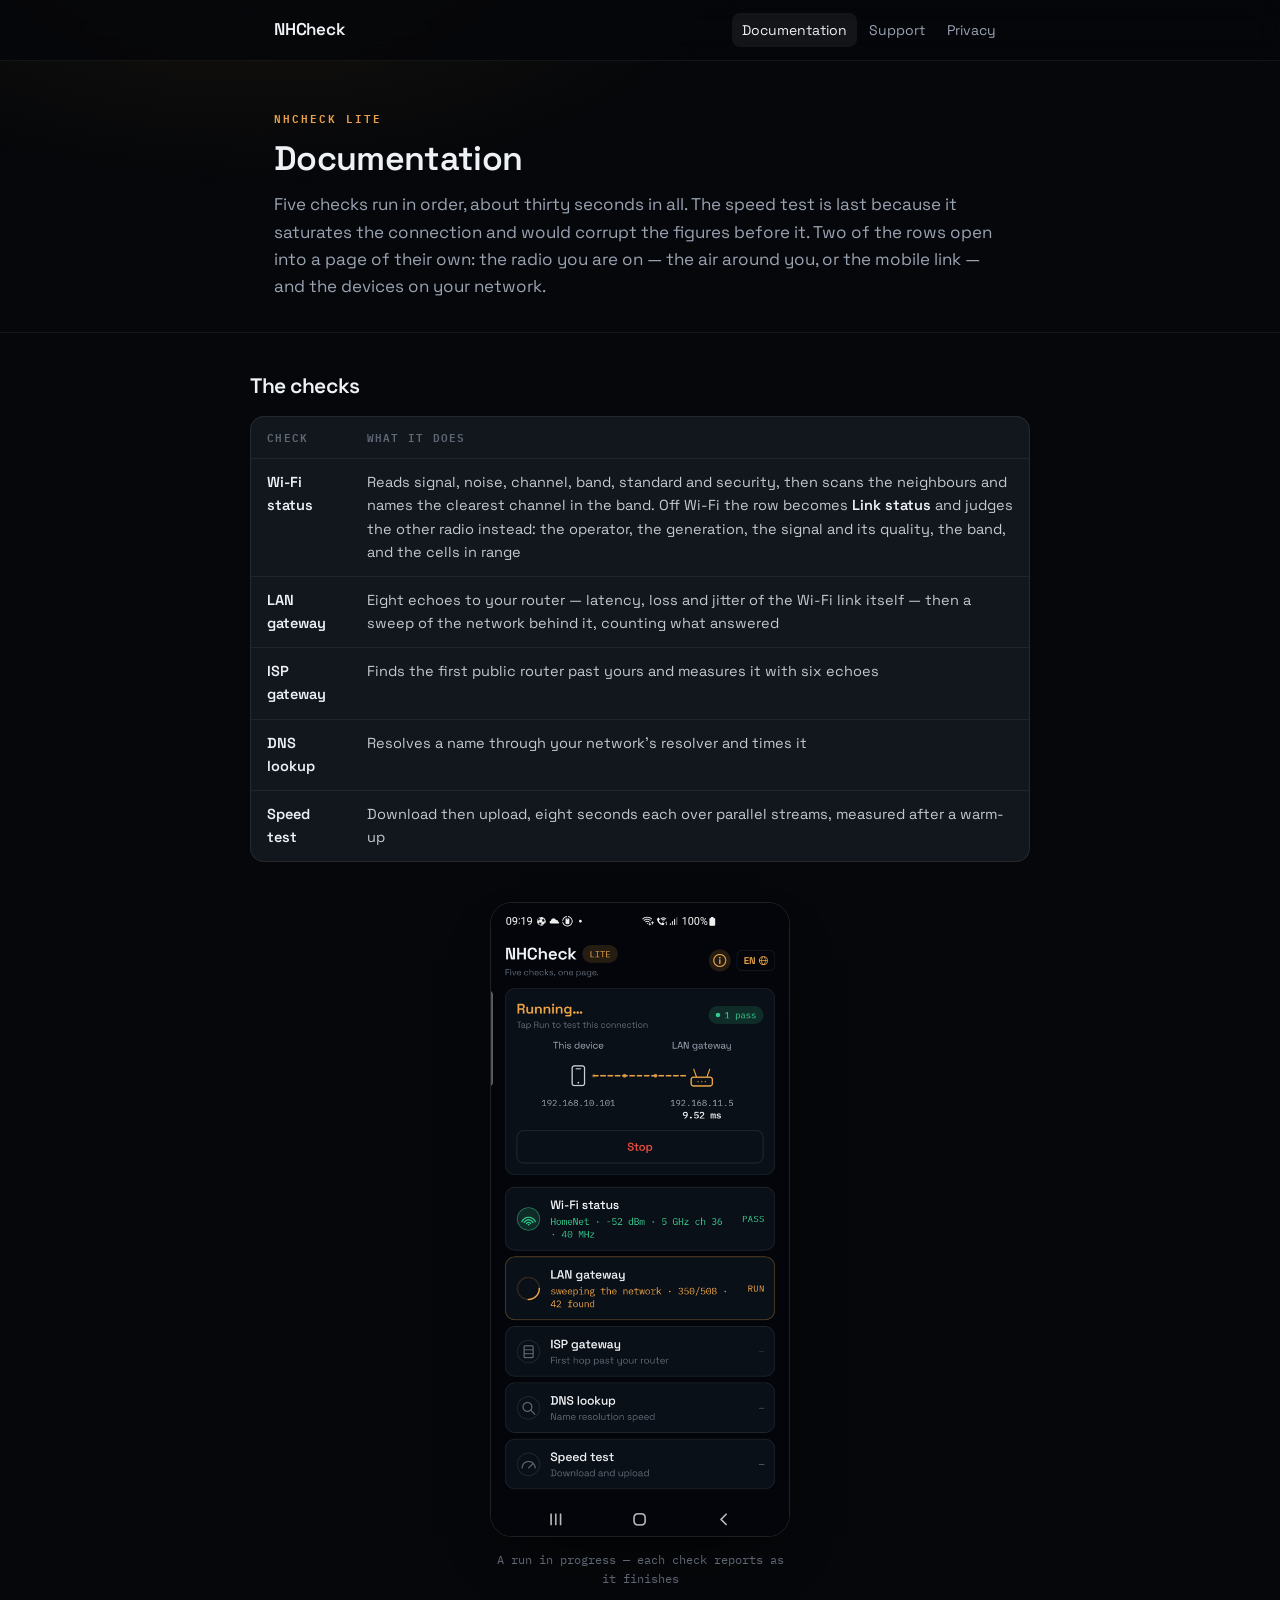
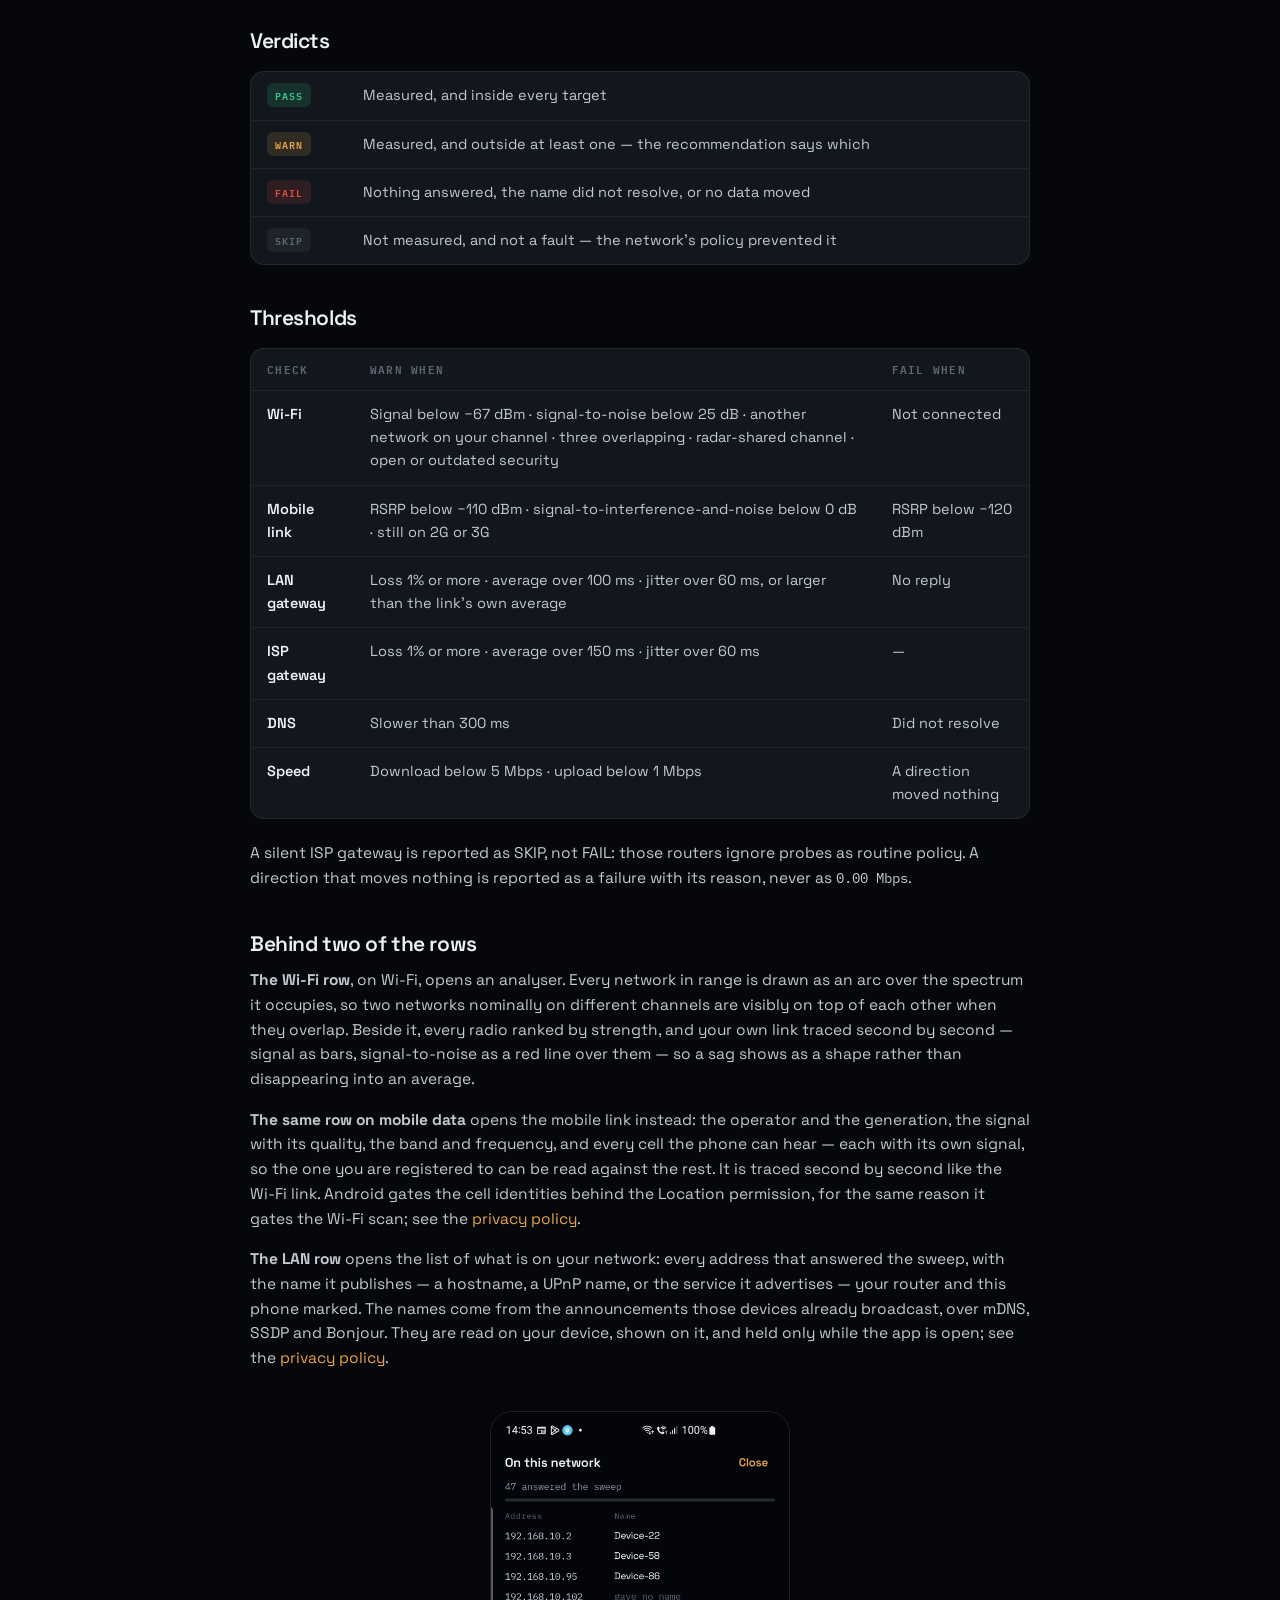
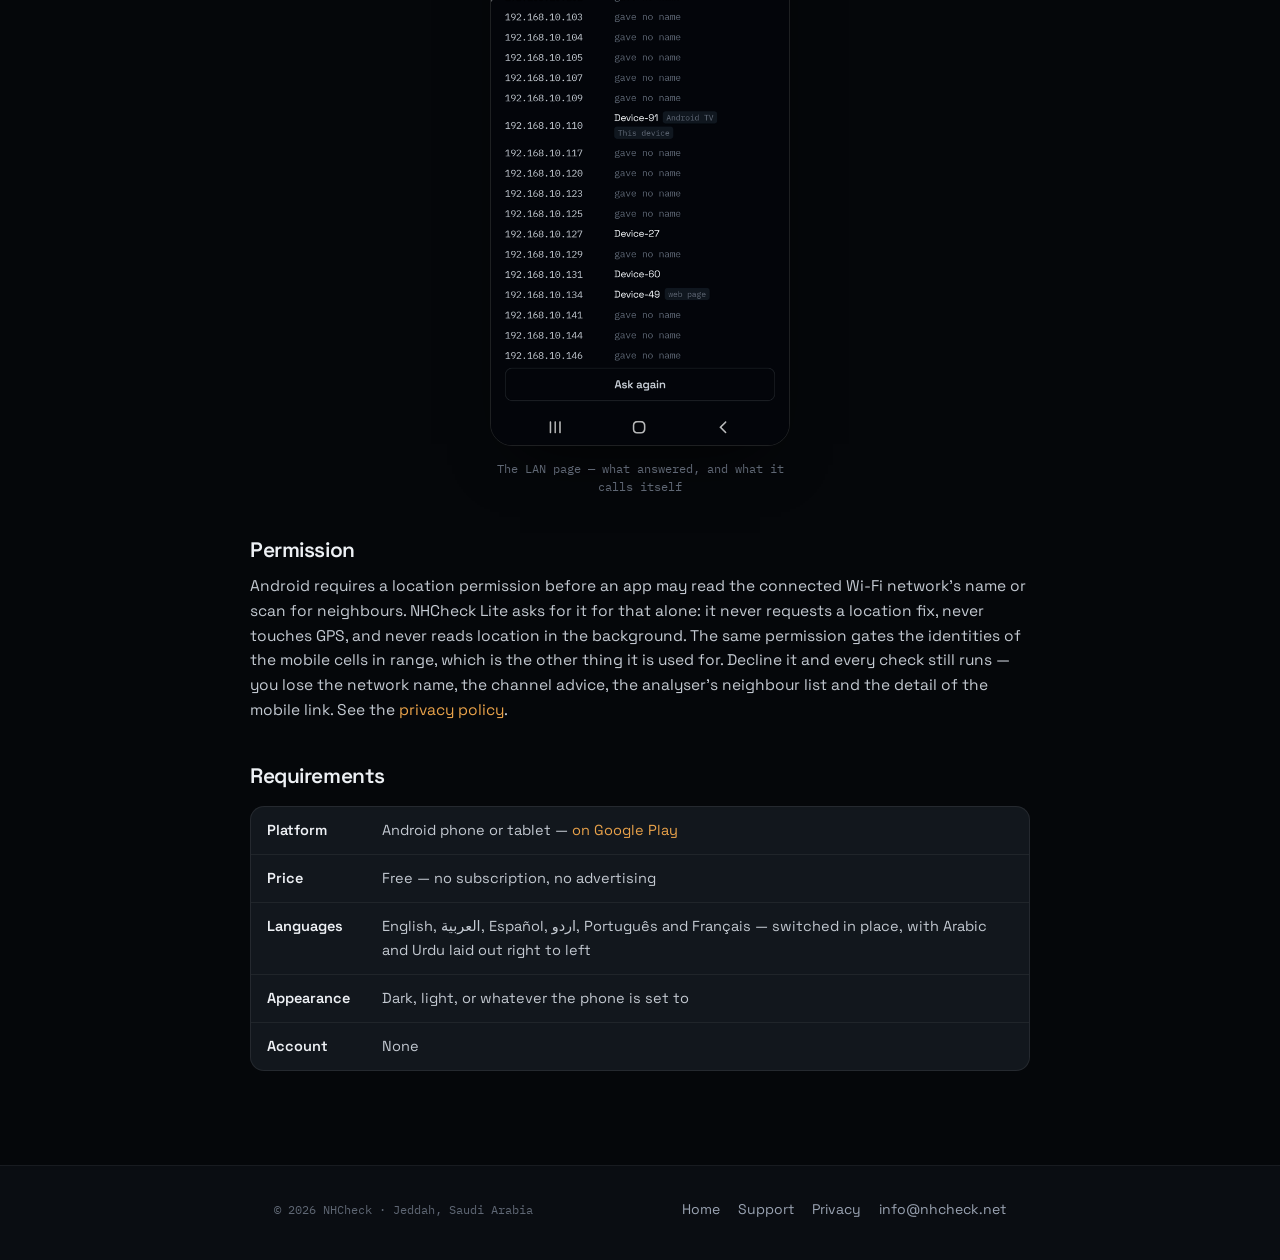
==== commit e57df535: "The privacy policy learns about the mobile link 1.4 reads the phone's own cellular radio when Wi-Fi " ====
--- a/docs.html
+++ b/docs.html
@@ -5,7 +5,7 @@
 <meta name="viewport" content="width=device-width, initial-scale=1, viewport-fit=cover" />
 <meta name="theme-color" content="#05070a" />
 <title>Documentation — NHCheck</title>
-<meta name="description" content="What each of NHCheck Lite's five checks measures, the thresholds behind every verdict, and the Wi-Fi analyser and LAN page behind the rows." />
+<meta name="description" content="What each of NHCheck Lite's five checks measures, the thresholds behind every verdict, and the Wi-Fi analyser, mobile link and LAN page behind the rows." />
 <link rel="preconnect" href="https://fonts.googleapis.com" />
 <link rel="preconnect" href="https://fonts.gstatic.com" crossorigin />
 <link href="https://fonts.googleapis.com/css2?family=Space+Grotesk:wght@400;500;600;700&family=IBM+Plex+Mono:wght@400;500;600&display=swap" rel="stylesheet" />
@@ -31,8 +31,8 @@
     <p class="lede">
       Five checks run in order, about thirty seconds in all. The speed test is last
       because it saturates the connection and would corrupt the figures before it.
-      Two of the rows open into a page of their own: the air around you, and the
-      devices on your network.
+      Two of the rows open into a page of their own: the radio you are on — the air
+      around you, or the mobile link — and the devices on your network.
     </p>
   </div>
 </div>
@@ -44,7 +44,7 @@
     <table>
       <thead><tr><th>Check</th><th>What it does</th></tr></thead>
       <tbody>
-        <tr><td><strong>Wi-Fi status</strong></td><td>Reads signal, noise, channel, band, standard and security, then scans the neighbours and names the clearest channel in the band</td></tr>
+        <tr><td><strong>Wi-Fi status</strong></td><td>Reads signal, noise, channel, band, standard and security, then scans the neighbours and names the clearest channel in the band. Off Wi-Fi the row becomes <strong>Link status</strong> and judges the other radio instead: the operator, the generation, the signal and its quality, the band, and the cells in range</td></tr>
         <tr><td><strong>LAN gateway</strong></td><td>Eight echoes to your router — latency, loss and jitter of the Wi-Fi link itself — then a sweep of the network behind it, counting what answered</td></tr>
         <tr><td><strong>ISP gateway</strong></td><td>Finds the first public router past yours and measures it with six echoes</td></tr>
         <tr><td><strong>DNS lookup</strong></td><td>Resolves a name through your network's resolver and times it</td></tr>
@@ -82,6 +82,11 @@
           <td>Not connected</td>
         </tr>
         <tr>
+          <td><strong>Mobile link</strong></td>
+          <td>RSRP below −110 dBm · signal-to-interference-and-noise below 0 dB · still on 2G or 3G</td>
+          <td>RSRP below −120 dBm</td>
+        </tr>
+        <tr>
           <td><strong>LAN gateway</strong></td>
           <td>Loss 1% or more · average over 100 ms · jitter over 60 ms, or larger than the link's own average</td>
           <td>No reply</td>
@@ -113,12 +118,21 @@
 
   <h2>Behind two of the rows</h2>
   <p>
-    <strong>The Wi-Fi row</strong> opens an analyser. Every network in range is drawn
+    <strong>The Wi-Fi row</strong>, on Wi-Fi, opens an analyser. Every network in range is drawn
     as an arc over the spectrum it occupies, so two networks nominally on different
     channels are visibly on top of each other when they overlap. Beside it, every radio
     ranked by strength, and your own link traced second by second — signal as bars,
     signal-to-noise as a red line over them — so a sag shows as a shape rather than
     disappearing into an average.
+  </p>
+  <p>
+    <strong>The same row on mobile data</strong> opens the mobile link instead: the
+    operator and the generation, the signal with its quality, the band and frequency,
+    and every cell the phone can hear — each with its own signal, so the one you are
+    registered to can be read against the rest. It is traced second by second like the
+    Wi-Fi link. Android gates the cell identities behind the Location permission, for
+    the same reason it gates the Wi-Fi scan; see the
+    <a href="privacy.html">privacy policy</a>.
   </p>
   <p>
     <strong>The LAN row</strong> opens the list of what is on your network: every
@@ -140,9 +154,10 @@
     Android requires a location permission before an app may read the connected Wi-Fi
     network's name or scan for neighbours. NHCheck Lite asks for it for that alone: it
     never requests a location fix, never touches GPS, and never reads location in the
-    background. Decline it and every check still runs — you lose the network name, the
-    channel advice and the analyser's neighbour list. See the
-    <a href="privacy.html">privacy policy</a>.
+    background. The same permission gates the identities of the mobile cells in range,
+    which is the other thing it is used for. Decline it and every check still runs —
+    you lose the network name, the channel advice, the analyser's neighbour list and
+    the detail of the mobile link. See the <a href="privacy.html">privacy policy</a>.
   </p>
 
   <h2>Requirements</h2>
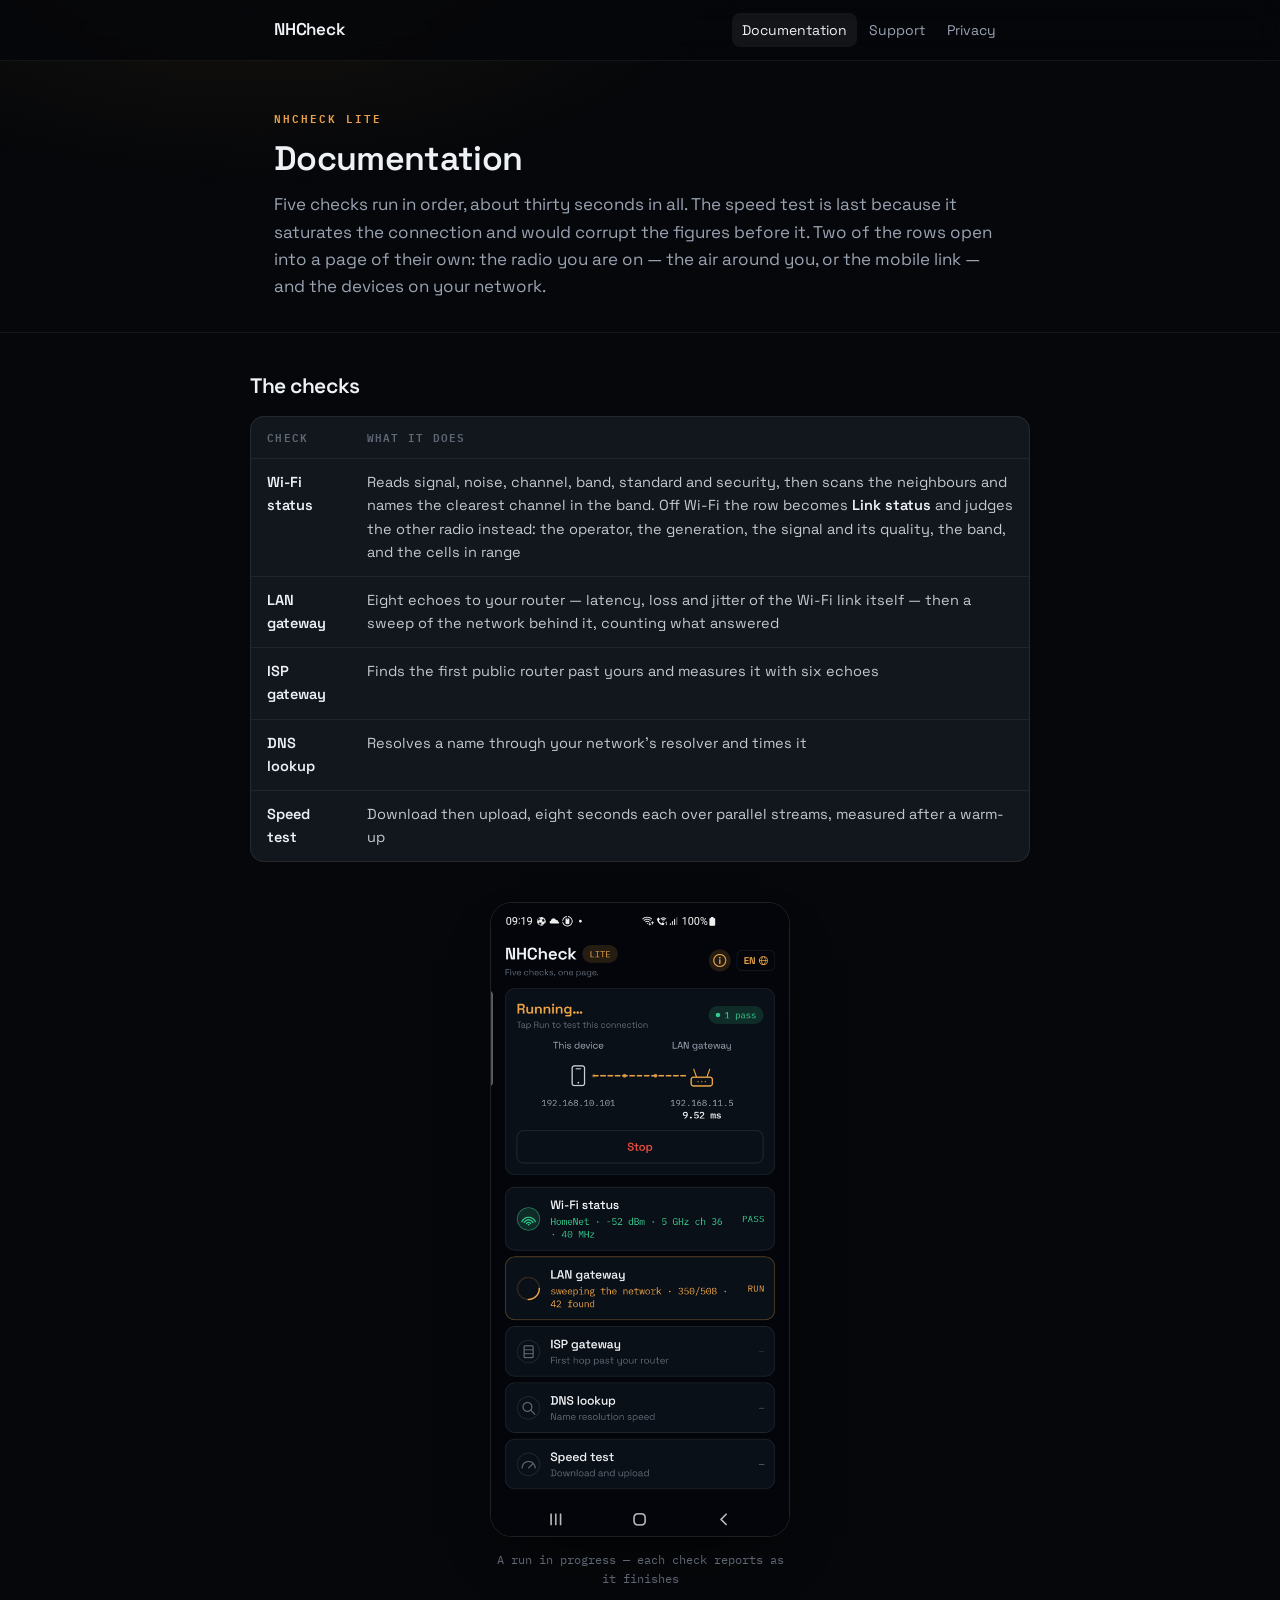
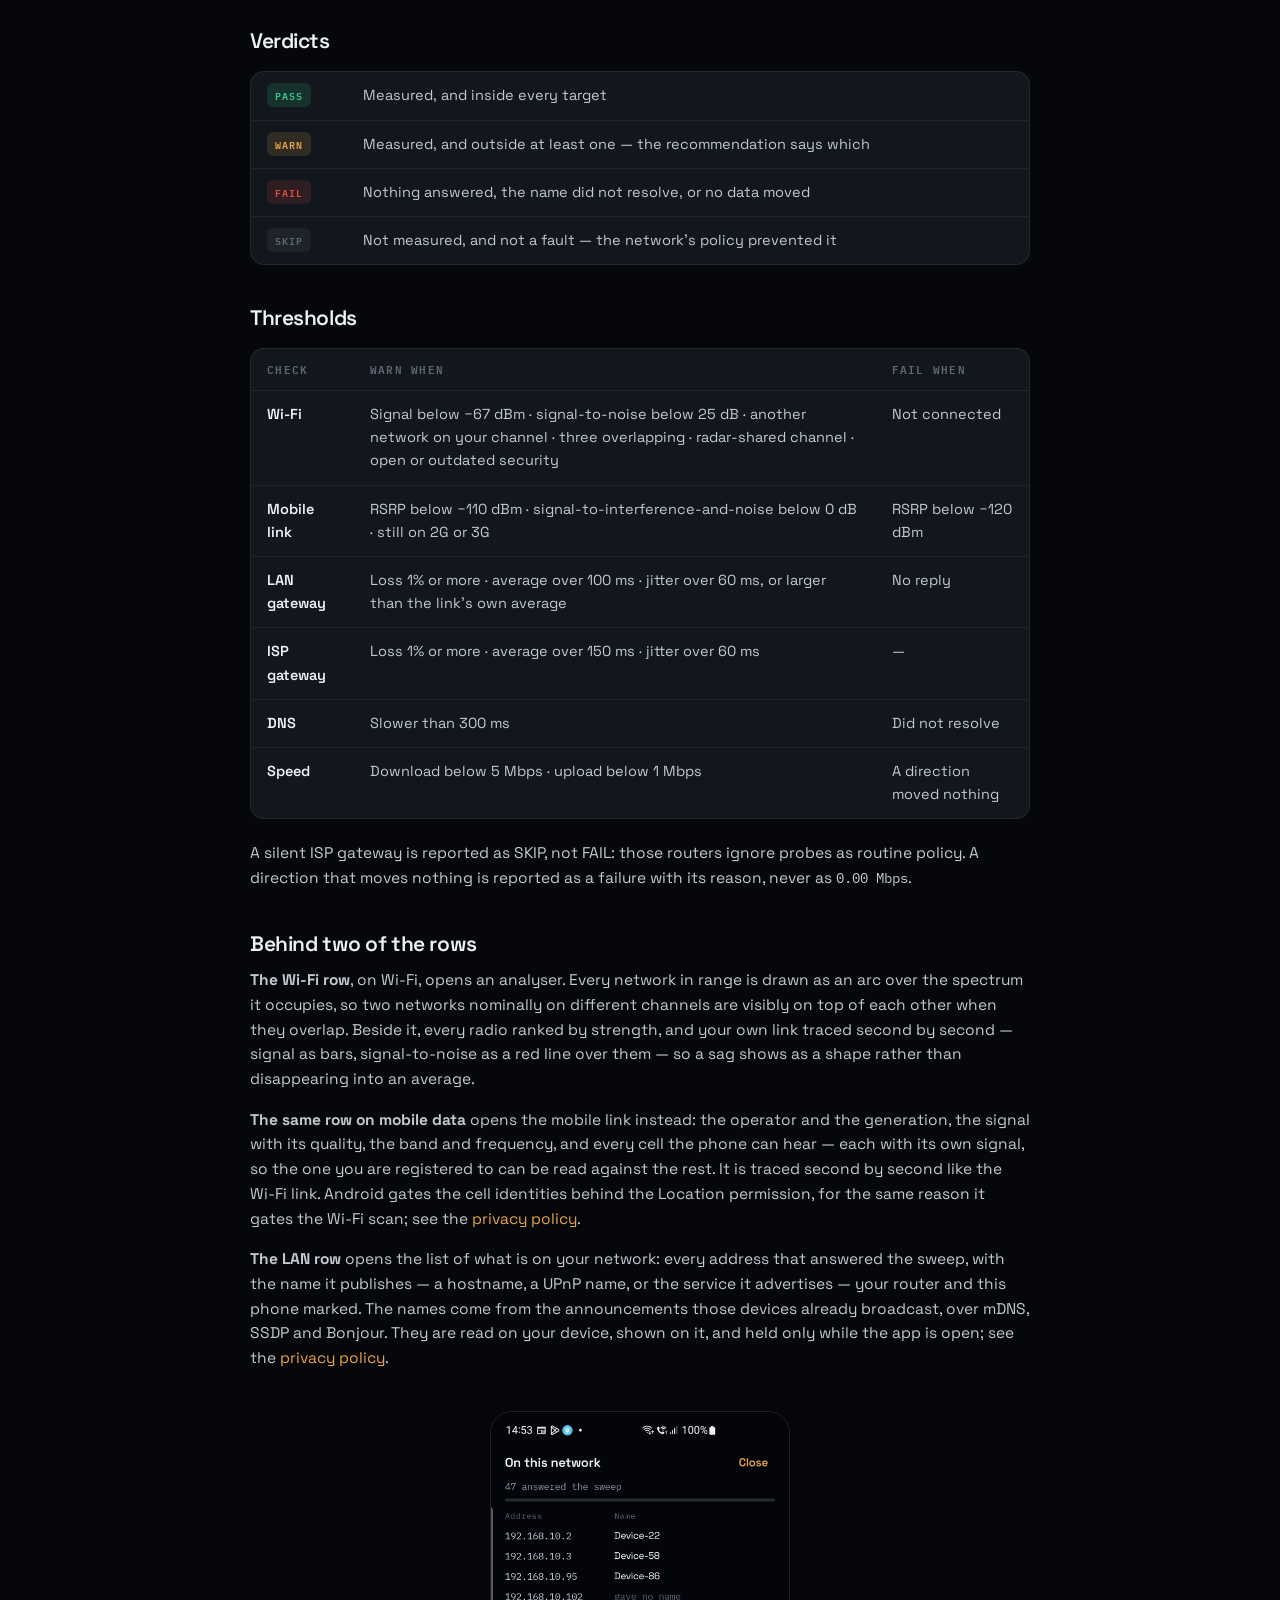
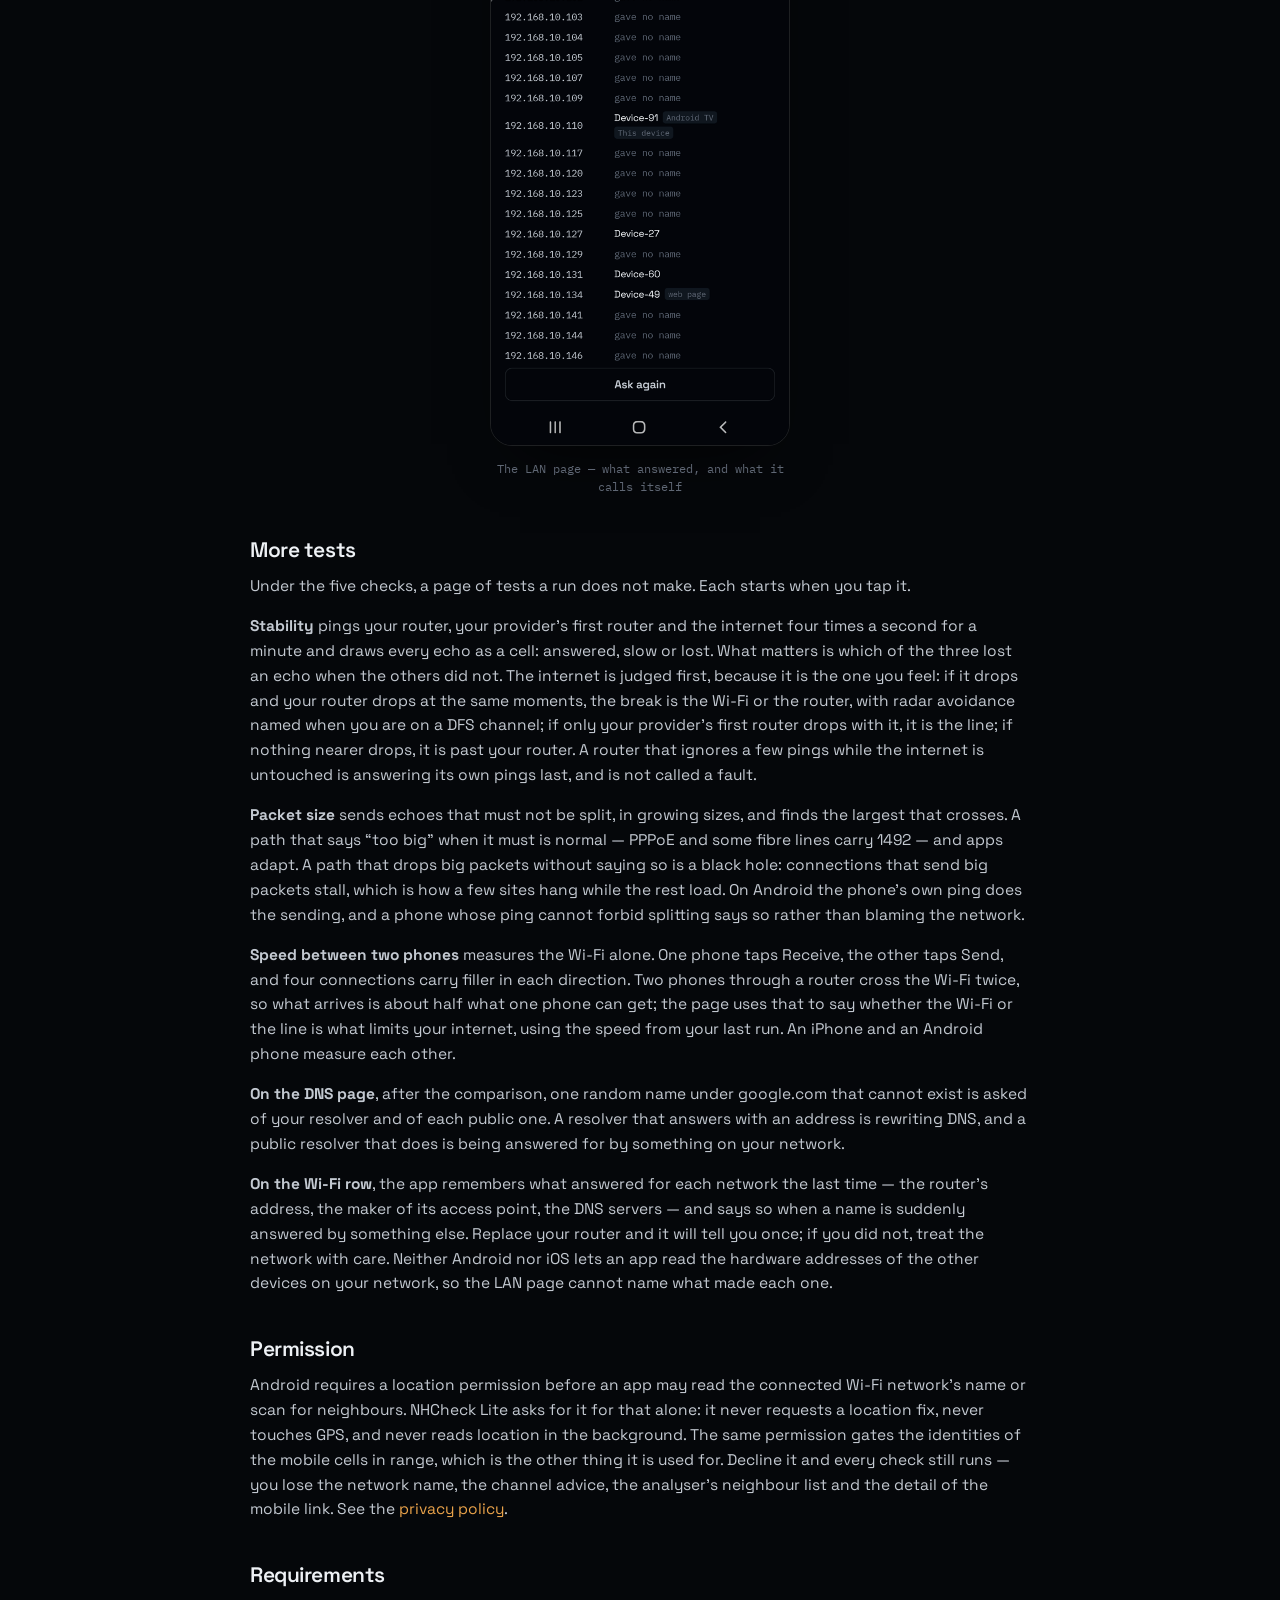
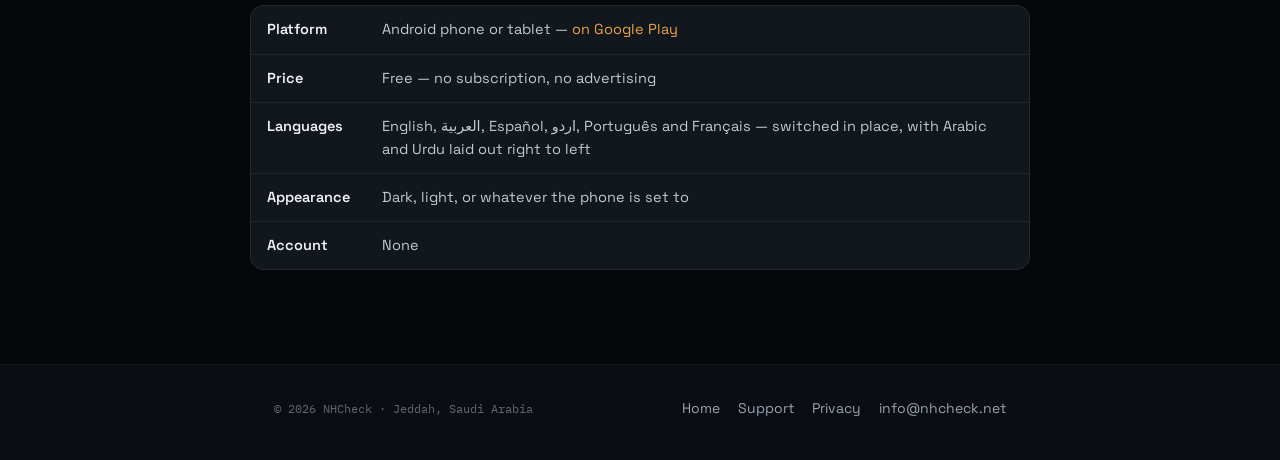
==== commit 1548e8cb: "Privacy and docs for 1.8: the new tests, the router memory, the listener Co-Authored-By: Claude Sonn" ====
--- a/docs.html
+++ b/docs.html
@@ -149,6 +149,51 @@
     <figcaption>The LAN page — what answered, and what it calls itself</figcaption>
   </figure>
 
+  <h2>More tests</h2>
+  <p>
+    Under the five checks, a page of tests a run does not make. Each starts when you tap it.
+  </p>
+  <p>
+    <strong>Stability</strong> pings your router, your provider&rsquo;s first router and the
+    internet four times a second for a minute and draws every echo as a cell: answered, slow
+    or lost. What matters is which of the three lost an echo when the others did not. The
+    internet is judged first, because it is the one you feel: if it drops and your router drops
+    at the same moments, the break is the Wi-Fi or the router, with radar avoidance named when
+    you are on a DFS channel; if only your provider&rsquo;s first router drops with it, it is the
+    line; if nothing nearer drops, it is past your router. A router that ignores a few pings
+    while the internet is untouched is answering its own pings last, and is not called a fault.
+  </p>
+  <p>
+    <strong>Packet size</strong> sends echoes that must not be split, in growing sizes, and
+    finds the largest that crosses. A path that says &ldquo;too big&rdquo; when it must is
+    normal &mdash; PPPoE and some fibre lines carry 1492 &mdash; and apps adapt. A path that
+    drops big packets without saying so is a black hole: connections that send big packets
+    stall, which is how a few sites hang while the rest load. On Android the phone&rsquo;s own
+    ping does the sending, and a phone whose ping cannot forbid splitting says so rather than
+    blaming the network.
+  </p>
+  <p>
+    <strong>Speed between two phones</strong> measures the Wi-Fi alone. One phone taps Receive,
+    the other taps Send, and four connections carry filler in each direction. Two phones through
+    a router cross the Wi-Fi twice, so what arrives is about half what one phone can get; the
+    page uses that to say whether the Wi-Fi or the line is what limits your internet, using the
+    speed from your last run. An iPhone and an Android phone measure each other.
+  </p>
+  <p>
+    <strong>On the DNS page</strong>, after the comparison, one random name under google.com
+    that cannot exist is asked of your resolver and of each public one. A resolver that answers
+    with an address is rewriting DNS, and a public resolver that does is being answered for by
+    something on your network.
+  </p>
+  <p>
+    <strong>On the Wi-Fi row</strong>, the app remembers what answered for each network the last
+    time &mdash; the router&rsquo;s address, the maker of its access point, the DNS servers &mdash;
+    and says so when a name is suddenly answered by something else. Replace your router and it
+    will tell you once; if you did not, treat the network with care. Neither Android nor iOS
+    lets an app read the hardware addresses of the other devices on your network, so the LAN
+    page cannot name what made each one.
+  </p>
+
   <h2>Permission</h2>
   <p>
     Android requires a location permission before an app may read the connected Wi-Fi
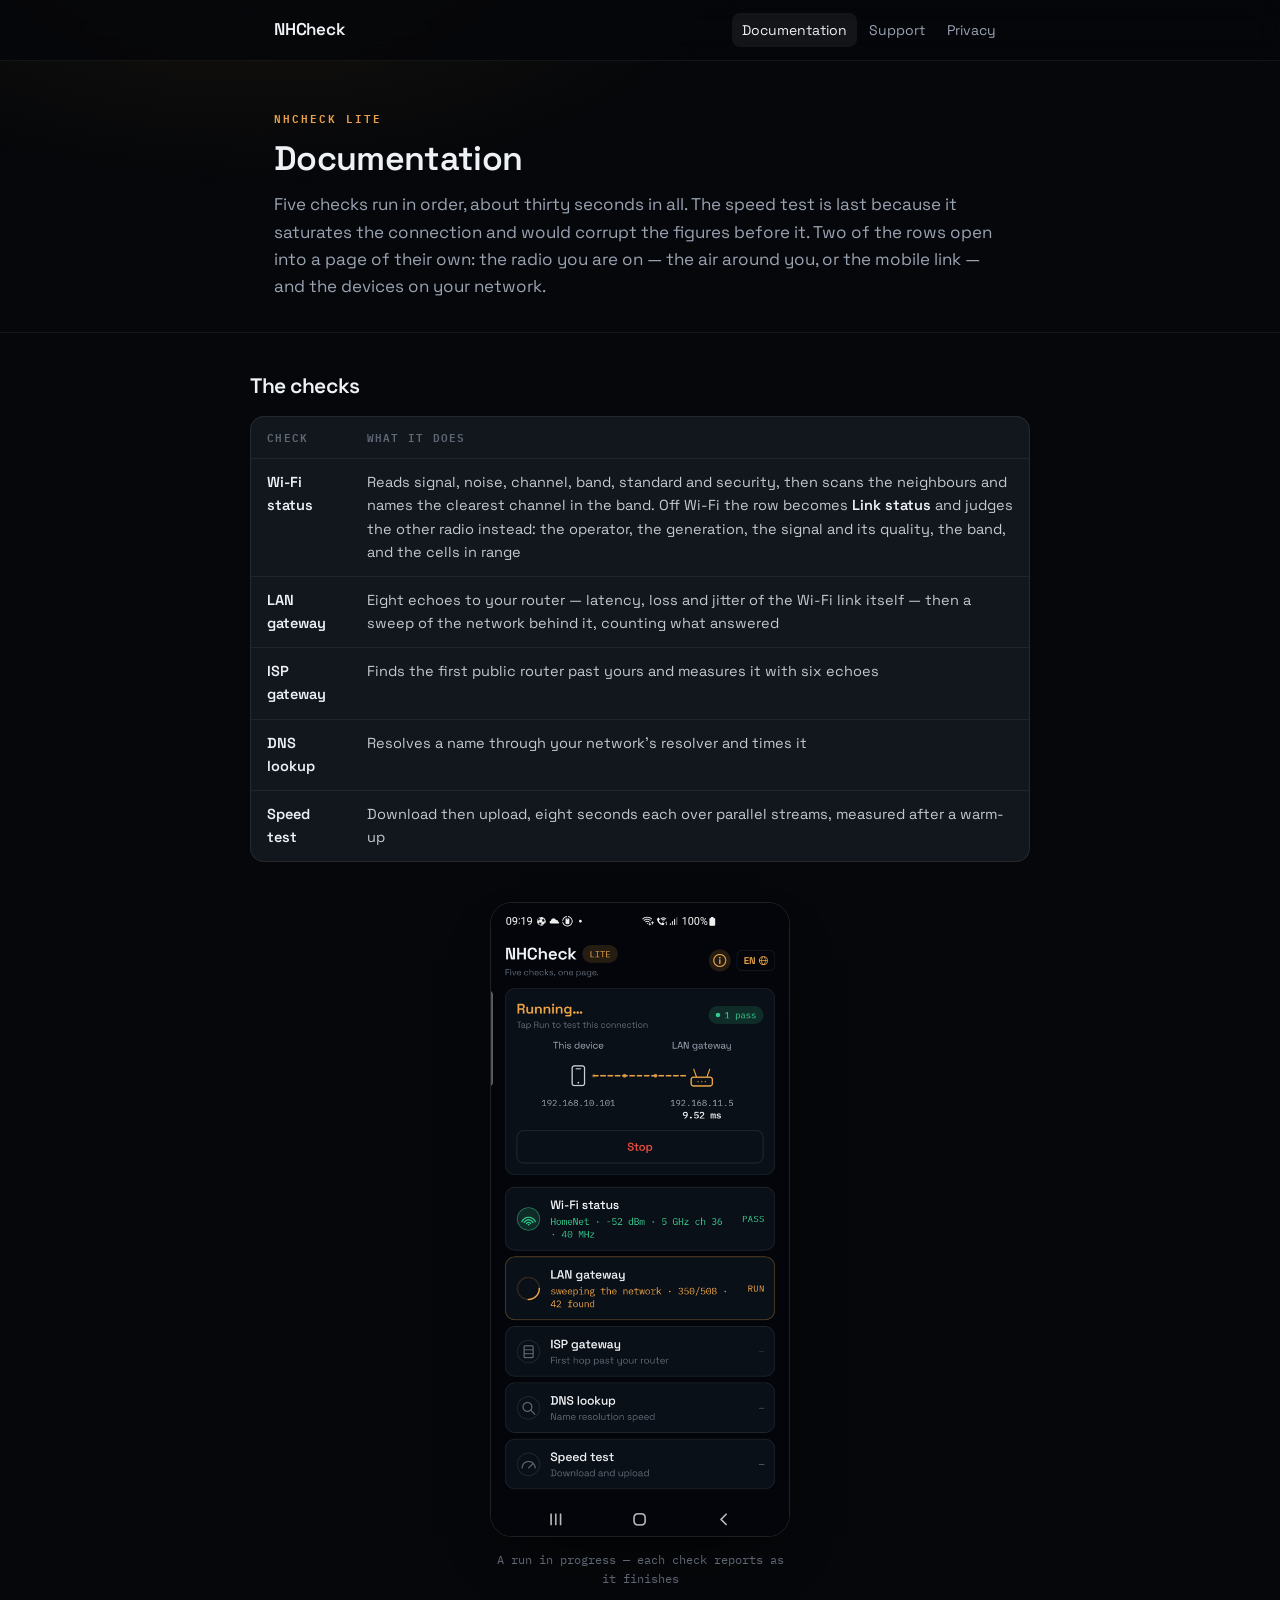
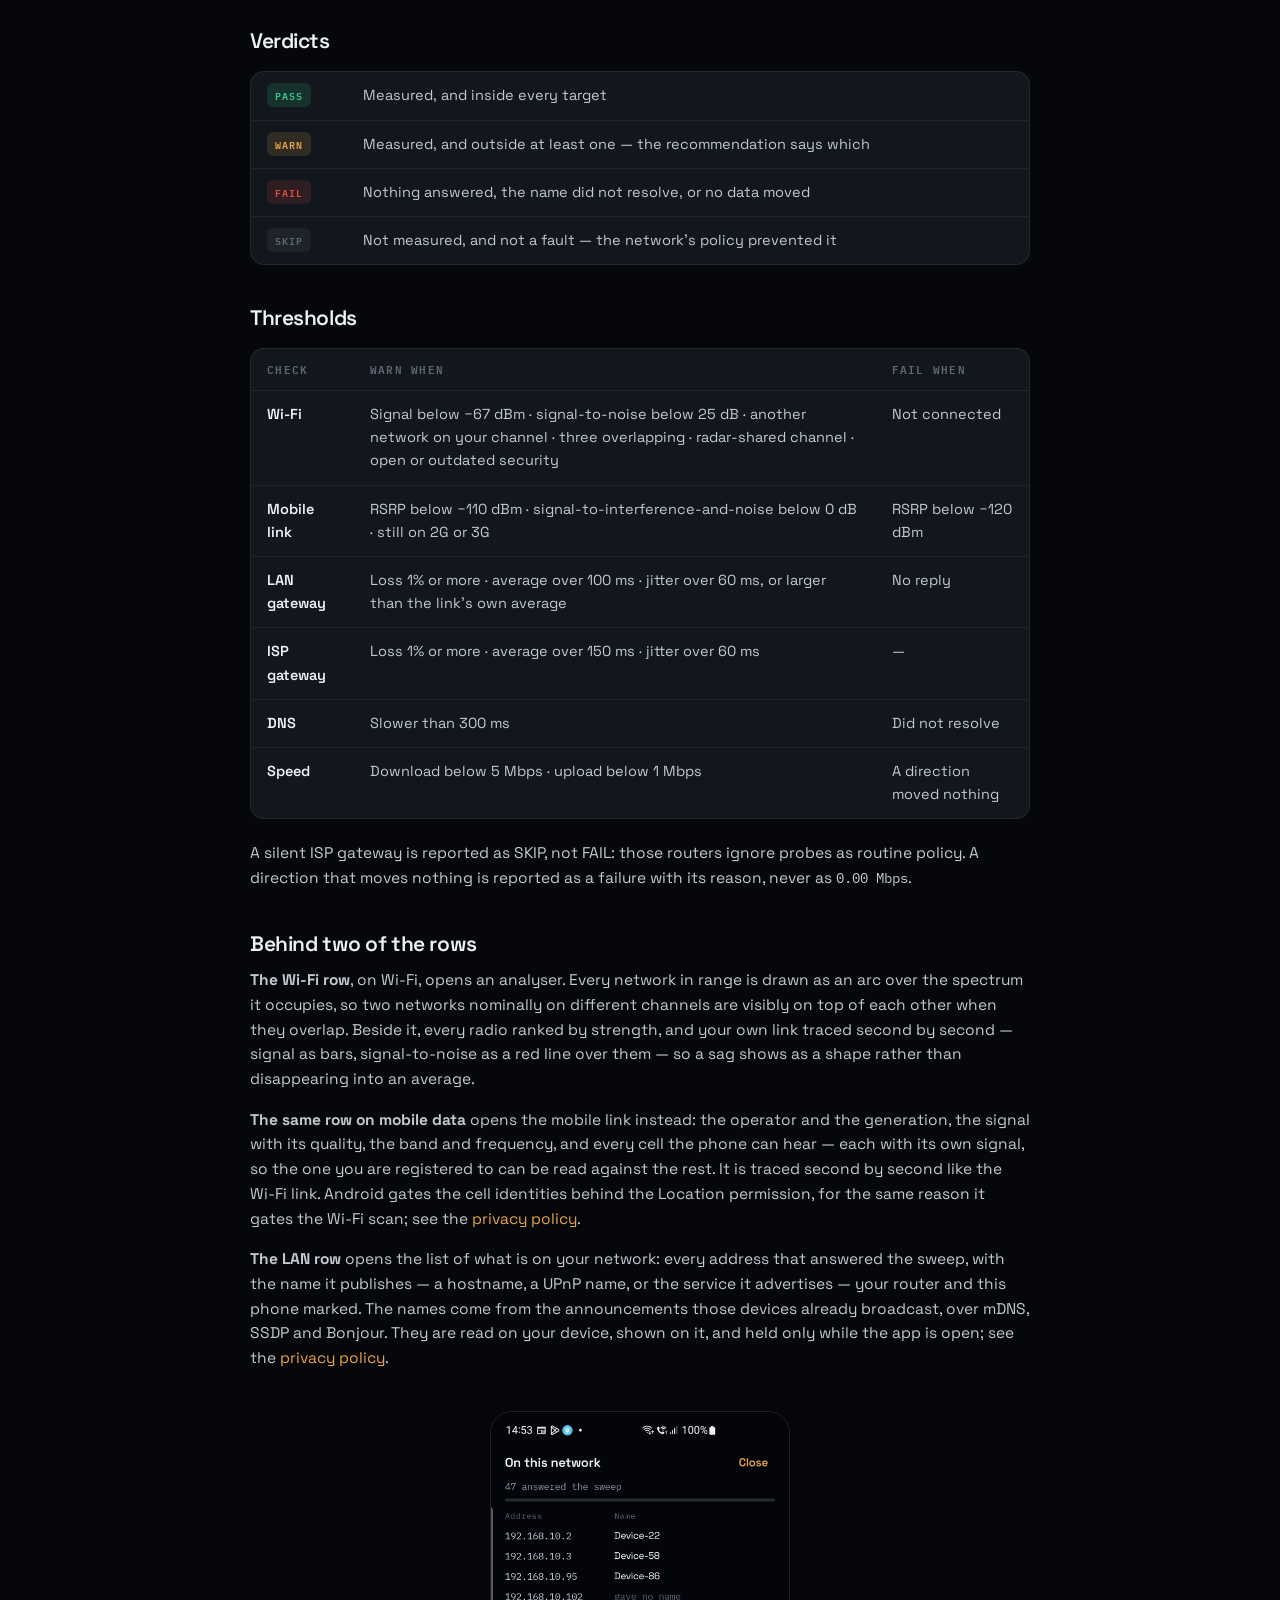
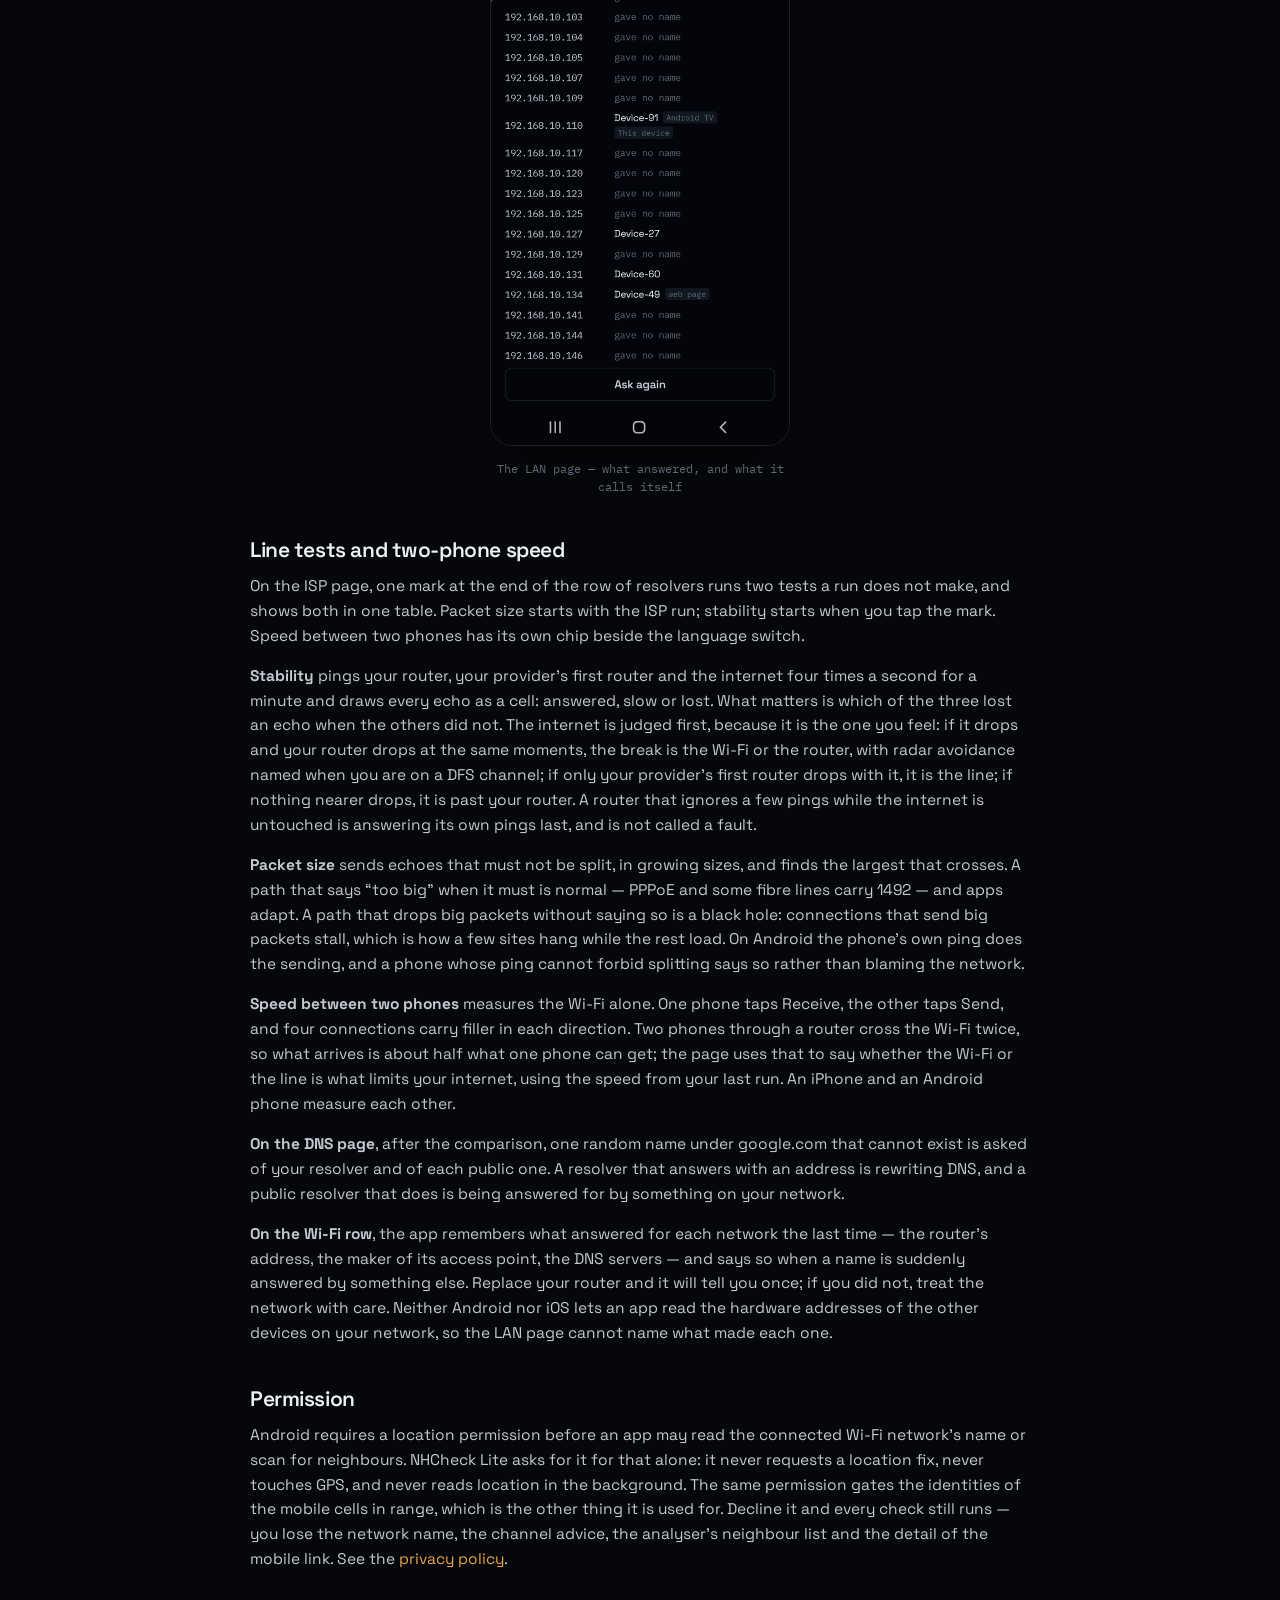
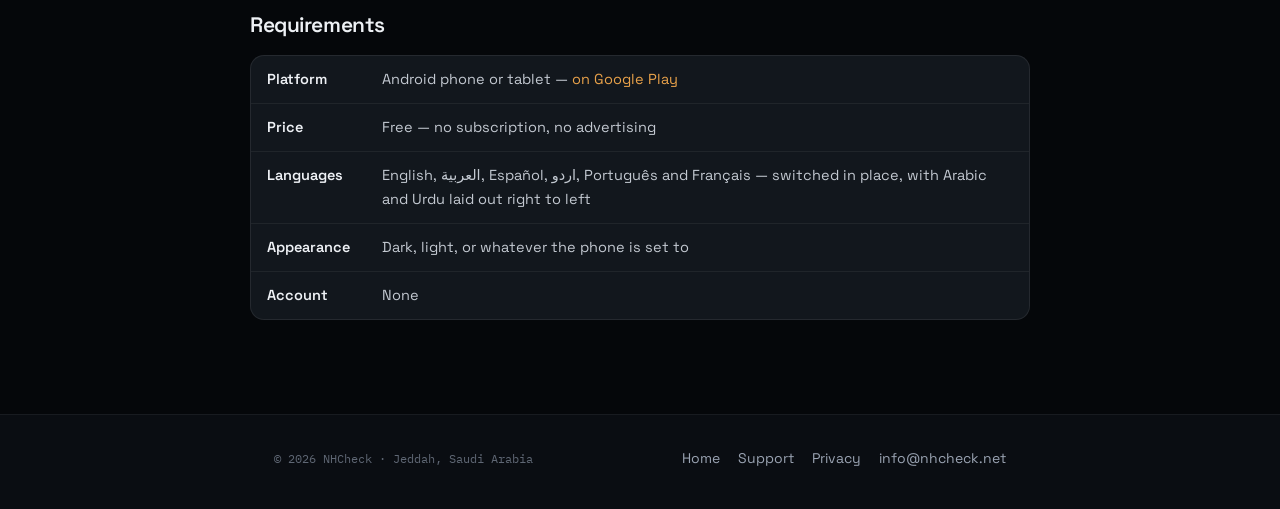
==== commit aabc7660: "Docs and privacy: line tests on the ISP page, two-phone speed from the top bar Co-Authored-By: Claud" ====
--- a/docs.html
+++ b/docs.html
@@ -149,9 +149,12 @@
     <figcaption>The LAN page — what answered, and what it calls itself</figcaption>
   </figure>
 
-  <h2>More tests</h2>
-  <p>
-    Under the five checks, a page of tests a run does not make. Each starts when you tap it.
+  <h2>Line tests and two-phone speed</h2>
+  <p>
+    On the ISP page, one mark at the end of the row of resolvers runs two tests a run does
+    not make, and shows both in one table. Packet size starts with the ISP run; stability
+    starts when you tap the mark. Speed between two phones has its own chip beside the
+    language switch.
   </p>
   <p>
     <strong>Stability</strong> pings your router, your provider&rsquo;s first router and the
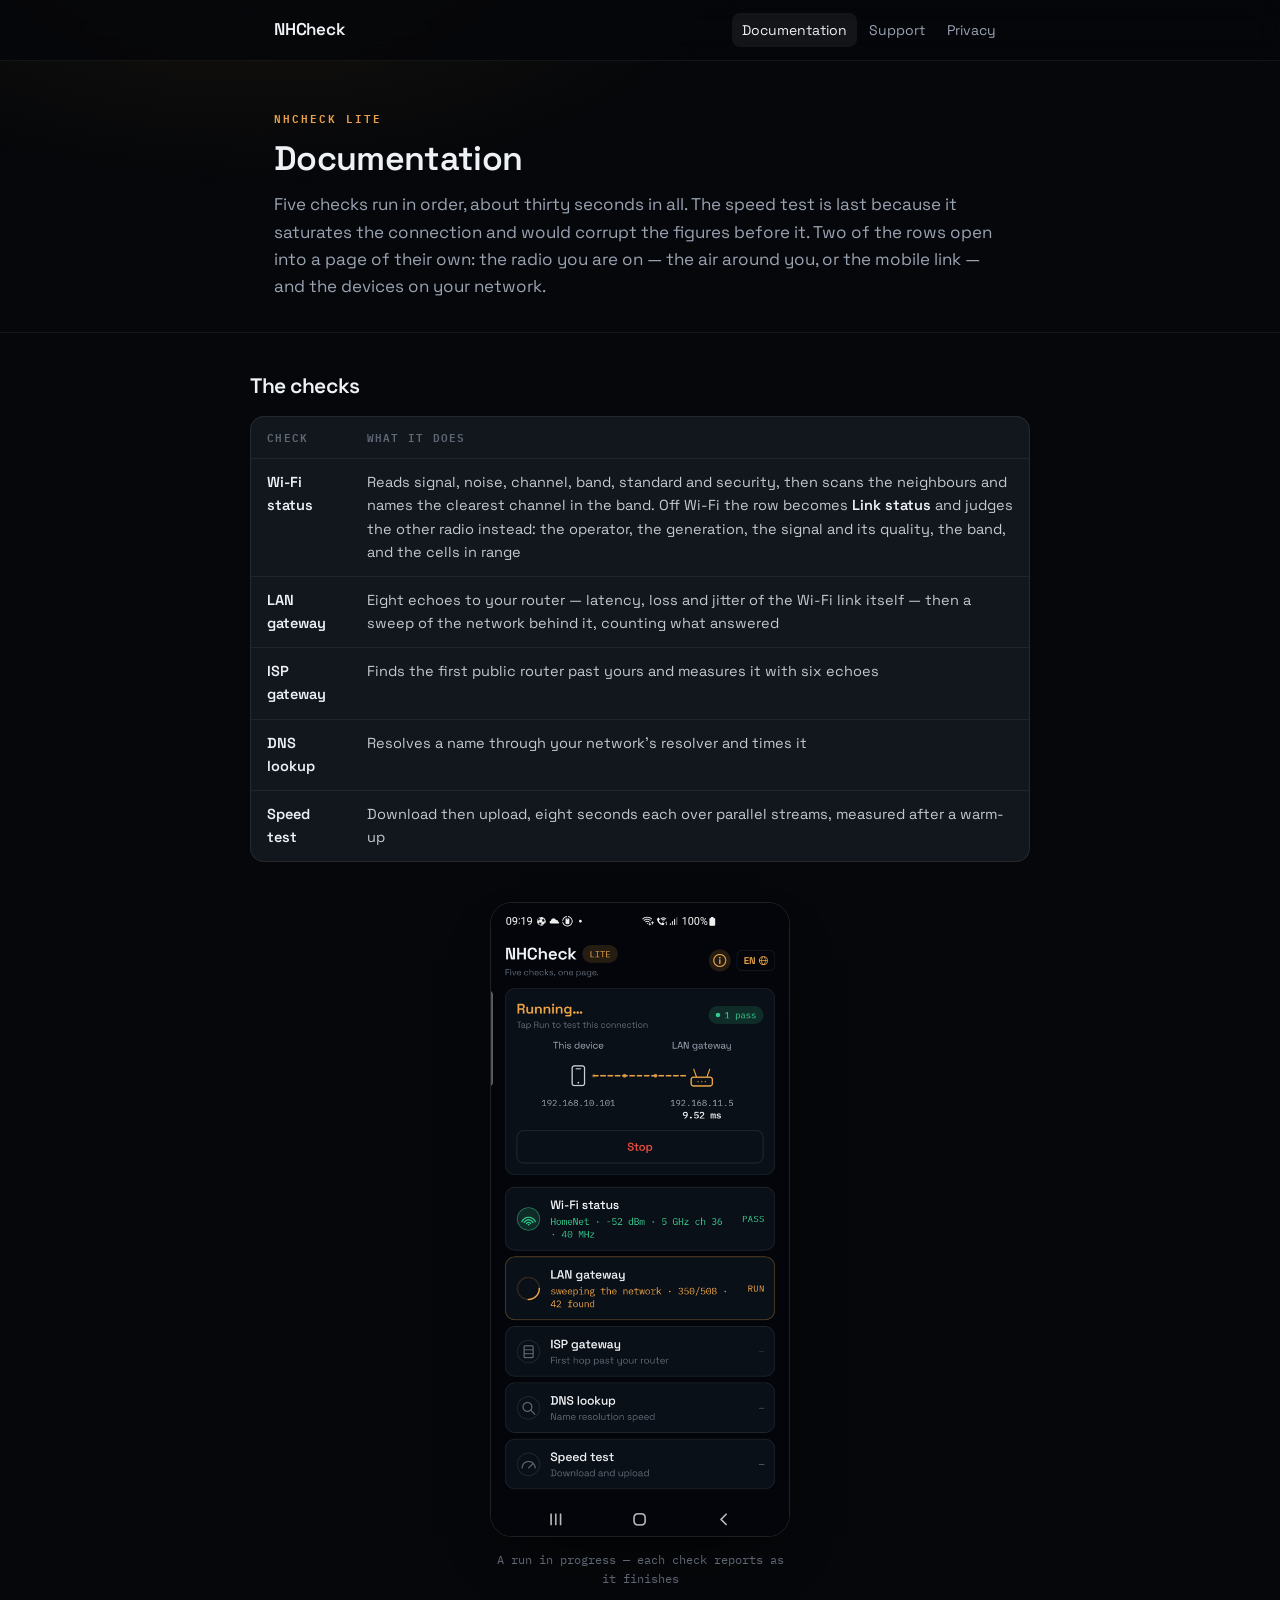
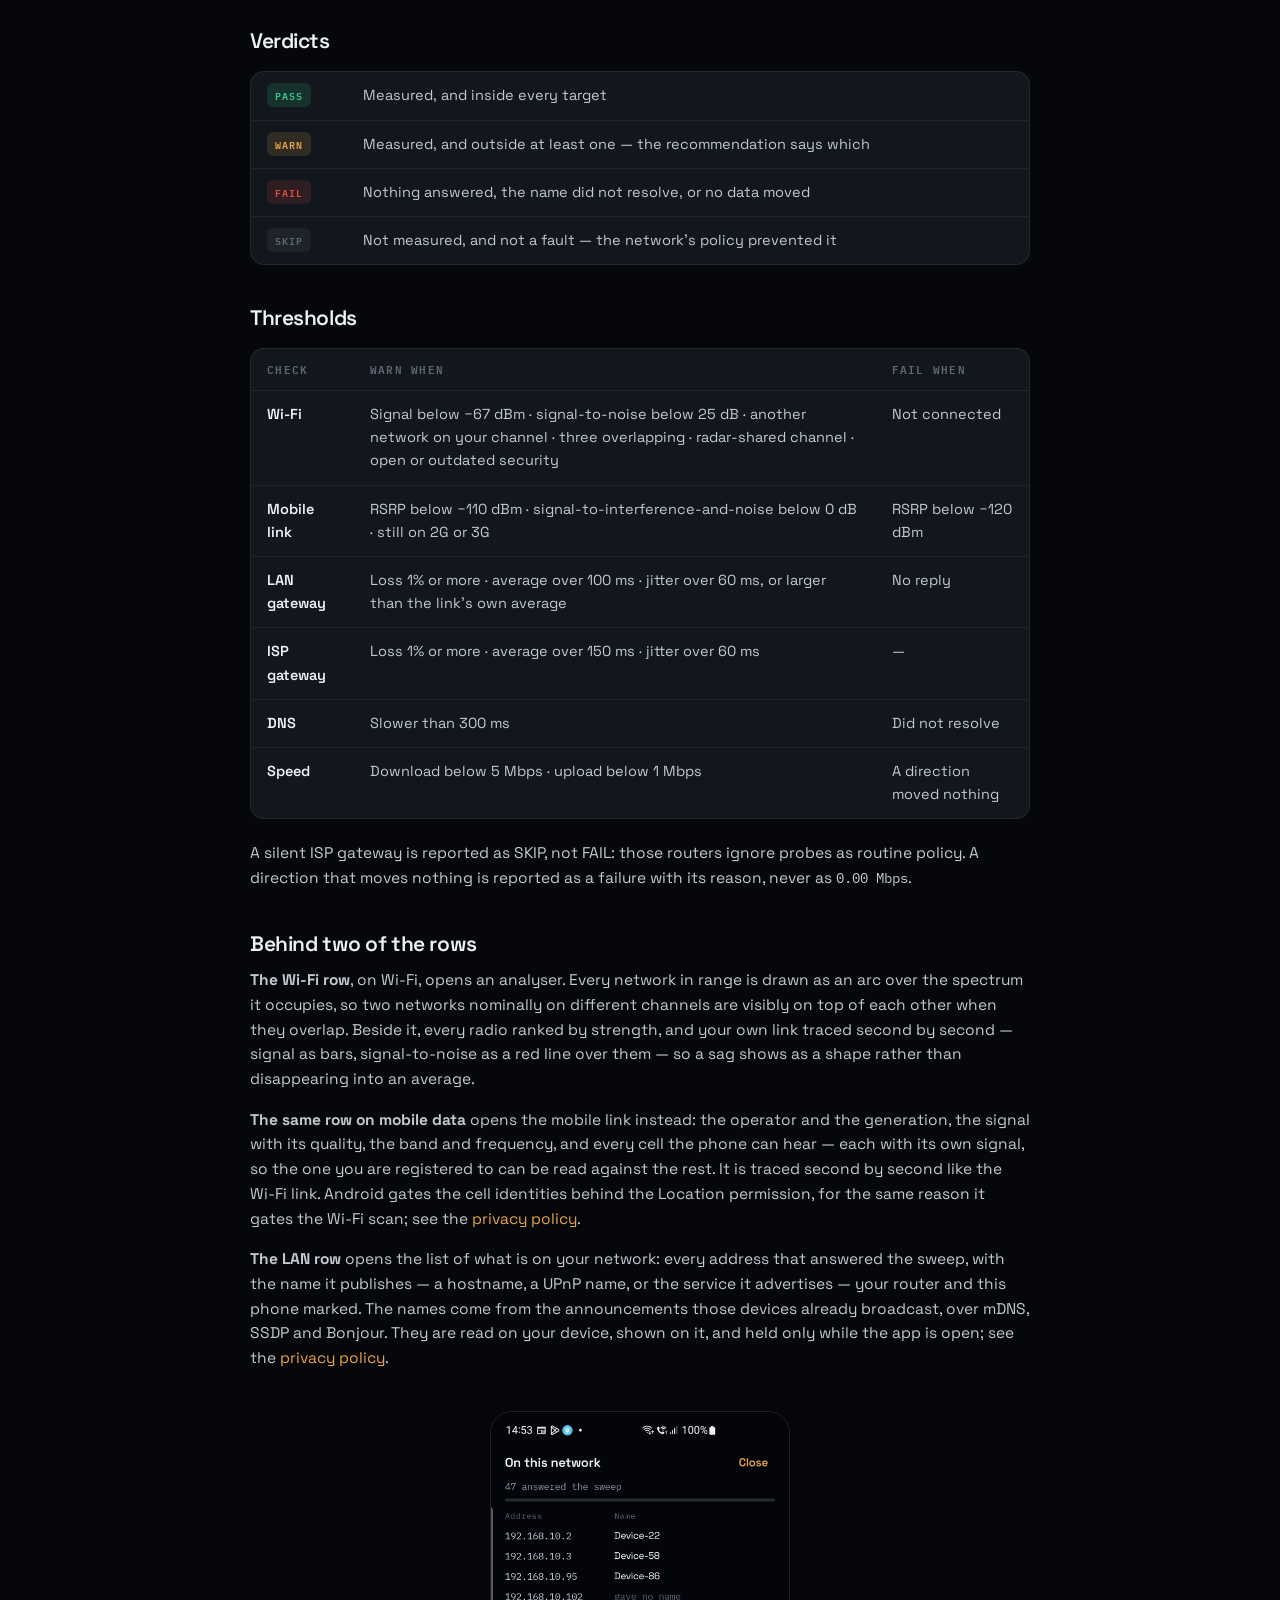
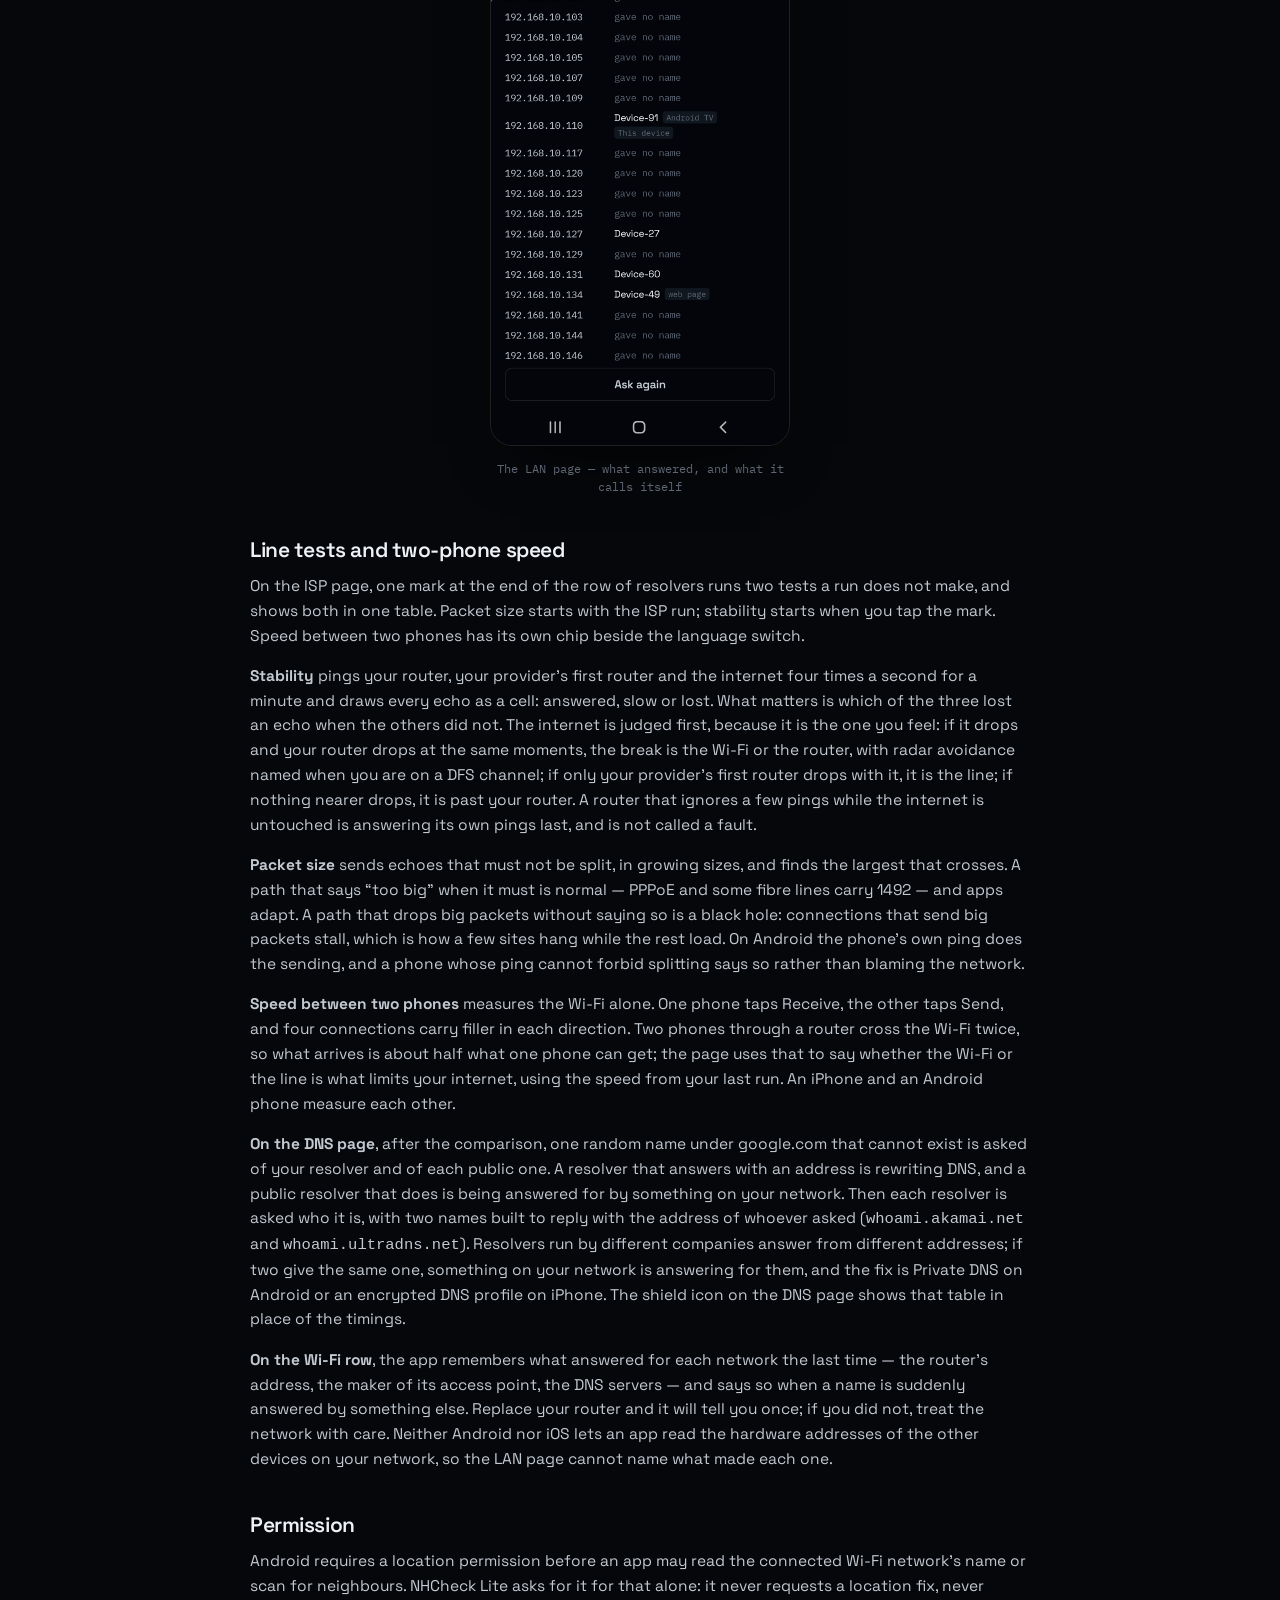
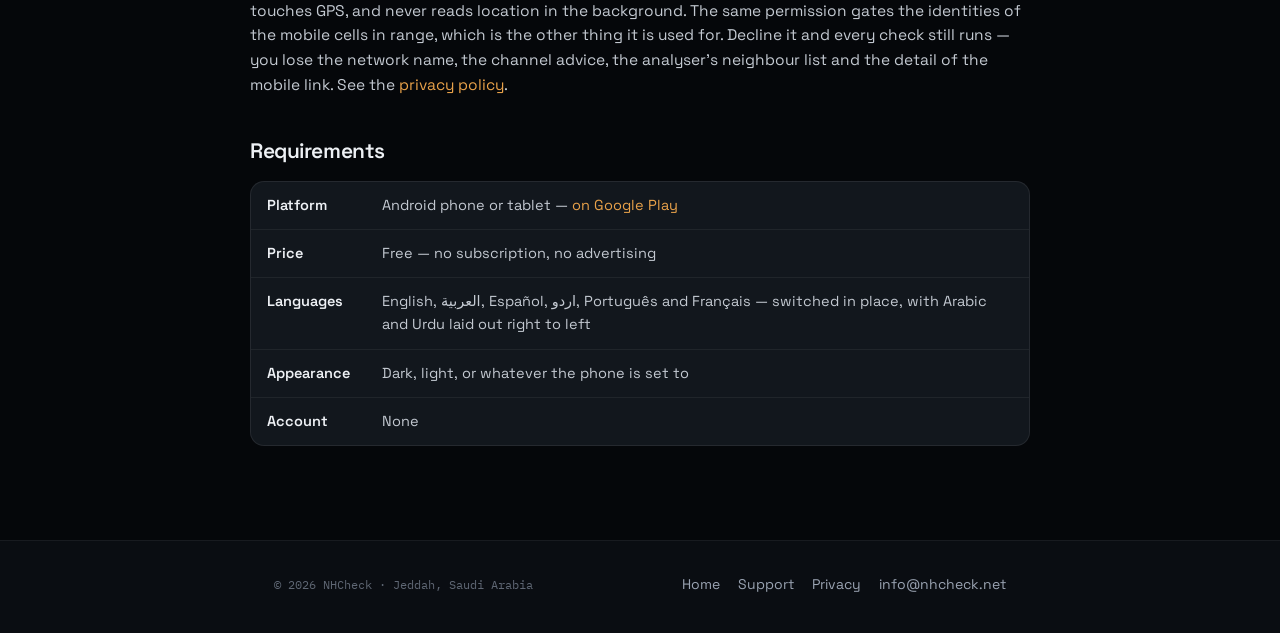
==== commit 6e8dc4dc: "Privacy and docs: the two whoami names on the DNS page Co-Authored-By: Claude Sonnet 5.5 <noreply@an" ====
--- a/docs.html
+++ b/docs.html
@@ -186,7 +186,12 @@
     <strong>On the DNS page</strong>, after the comparison, one random name under google.com
     that cannot exist is asked of your resolver and of each public one. A resolver that answers
     with an address is rewriting DNS, and a public resolver that does is being answered for by
-    something on your network.
+    something on your network. Then each resolver is asked who it is, with two names built to
+    reply with the address of whoever asked (<code>whoami.akamai.net</code> and
+    <code>whoami.ultradns.net</code>). Resolvers run by different companies answer from different
+    addresses; if two give the same one, something on your network is answering for them, and
+    the fix is Private DNS on Android or an encrypted DNS profile on iPhone. The shield icon on
+    the DNS page shows that table in place of the timings.
   </p>
   <p>
     <strong>On the Wi-Fi row</strong>, the app remembers what answered for each network the last
